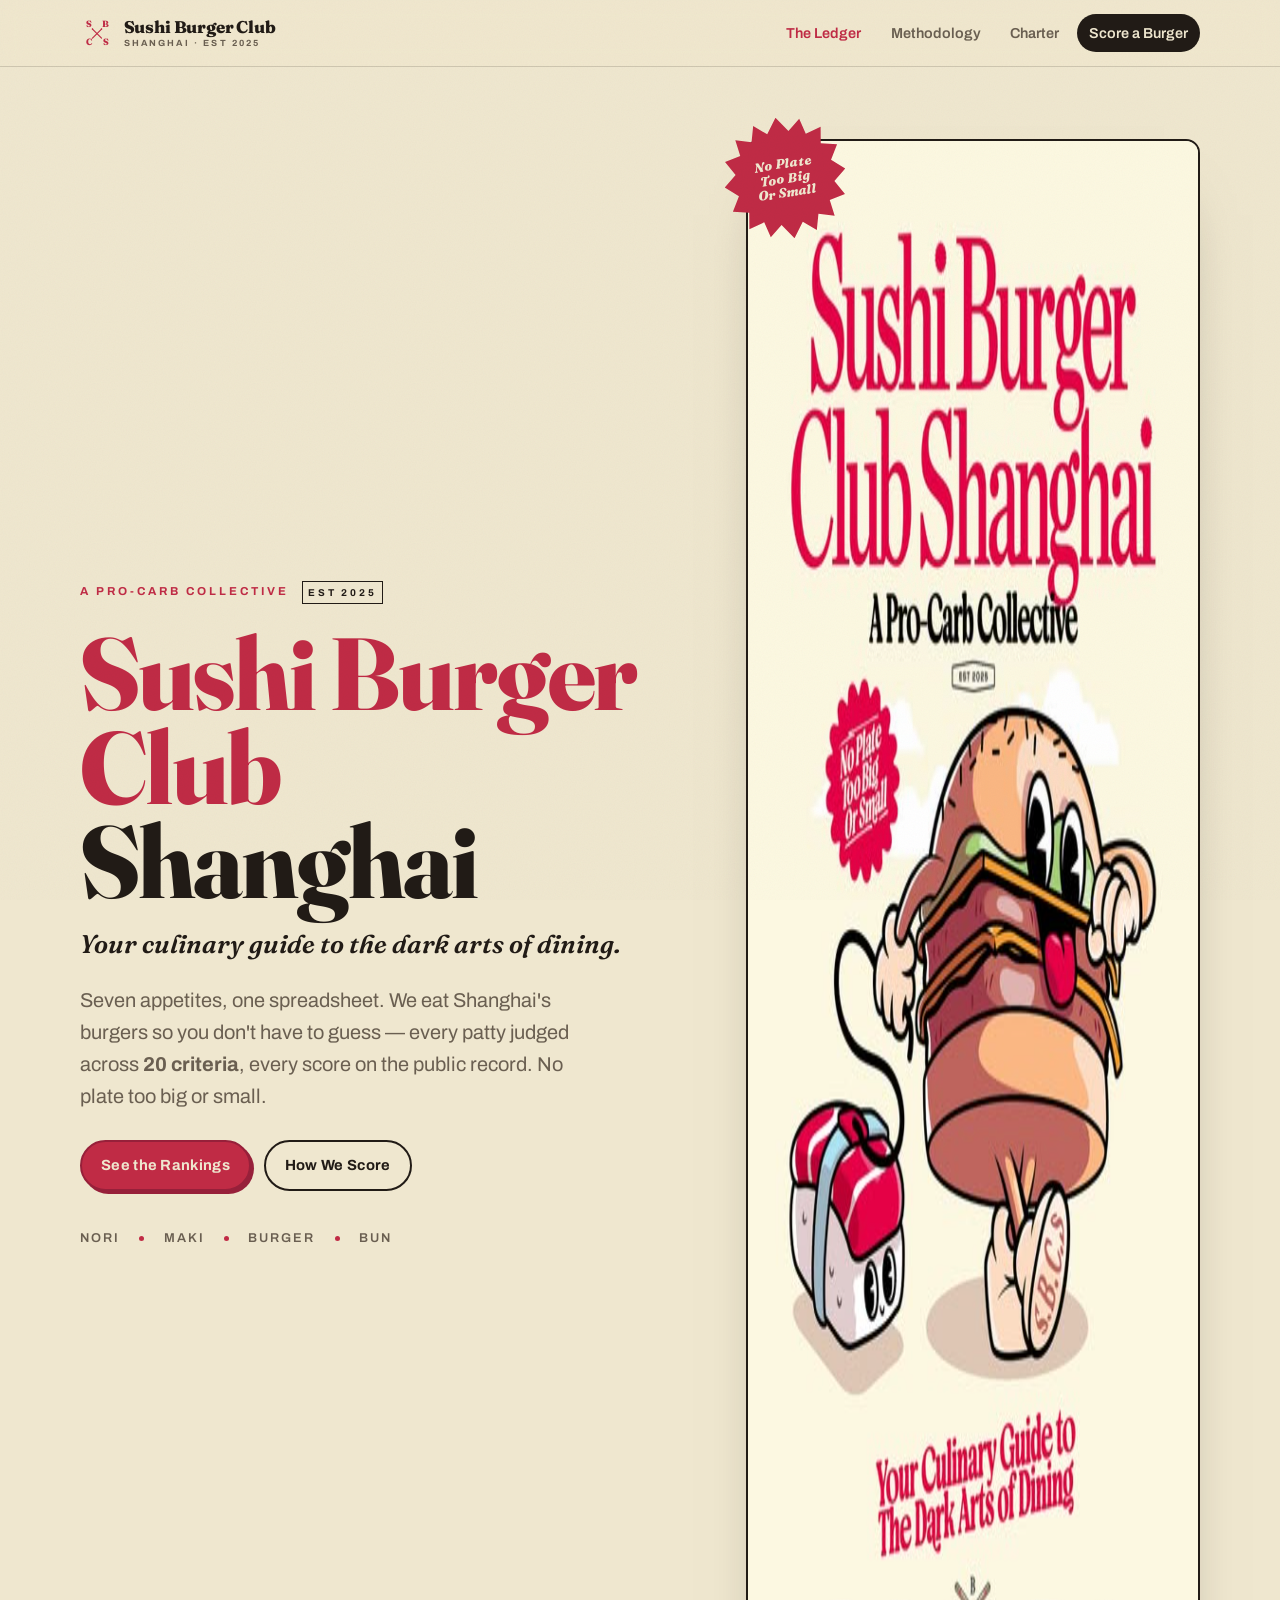
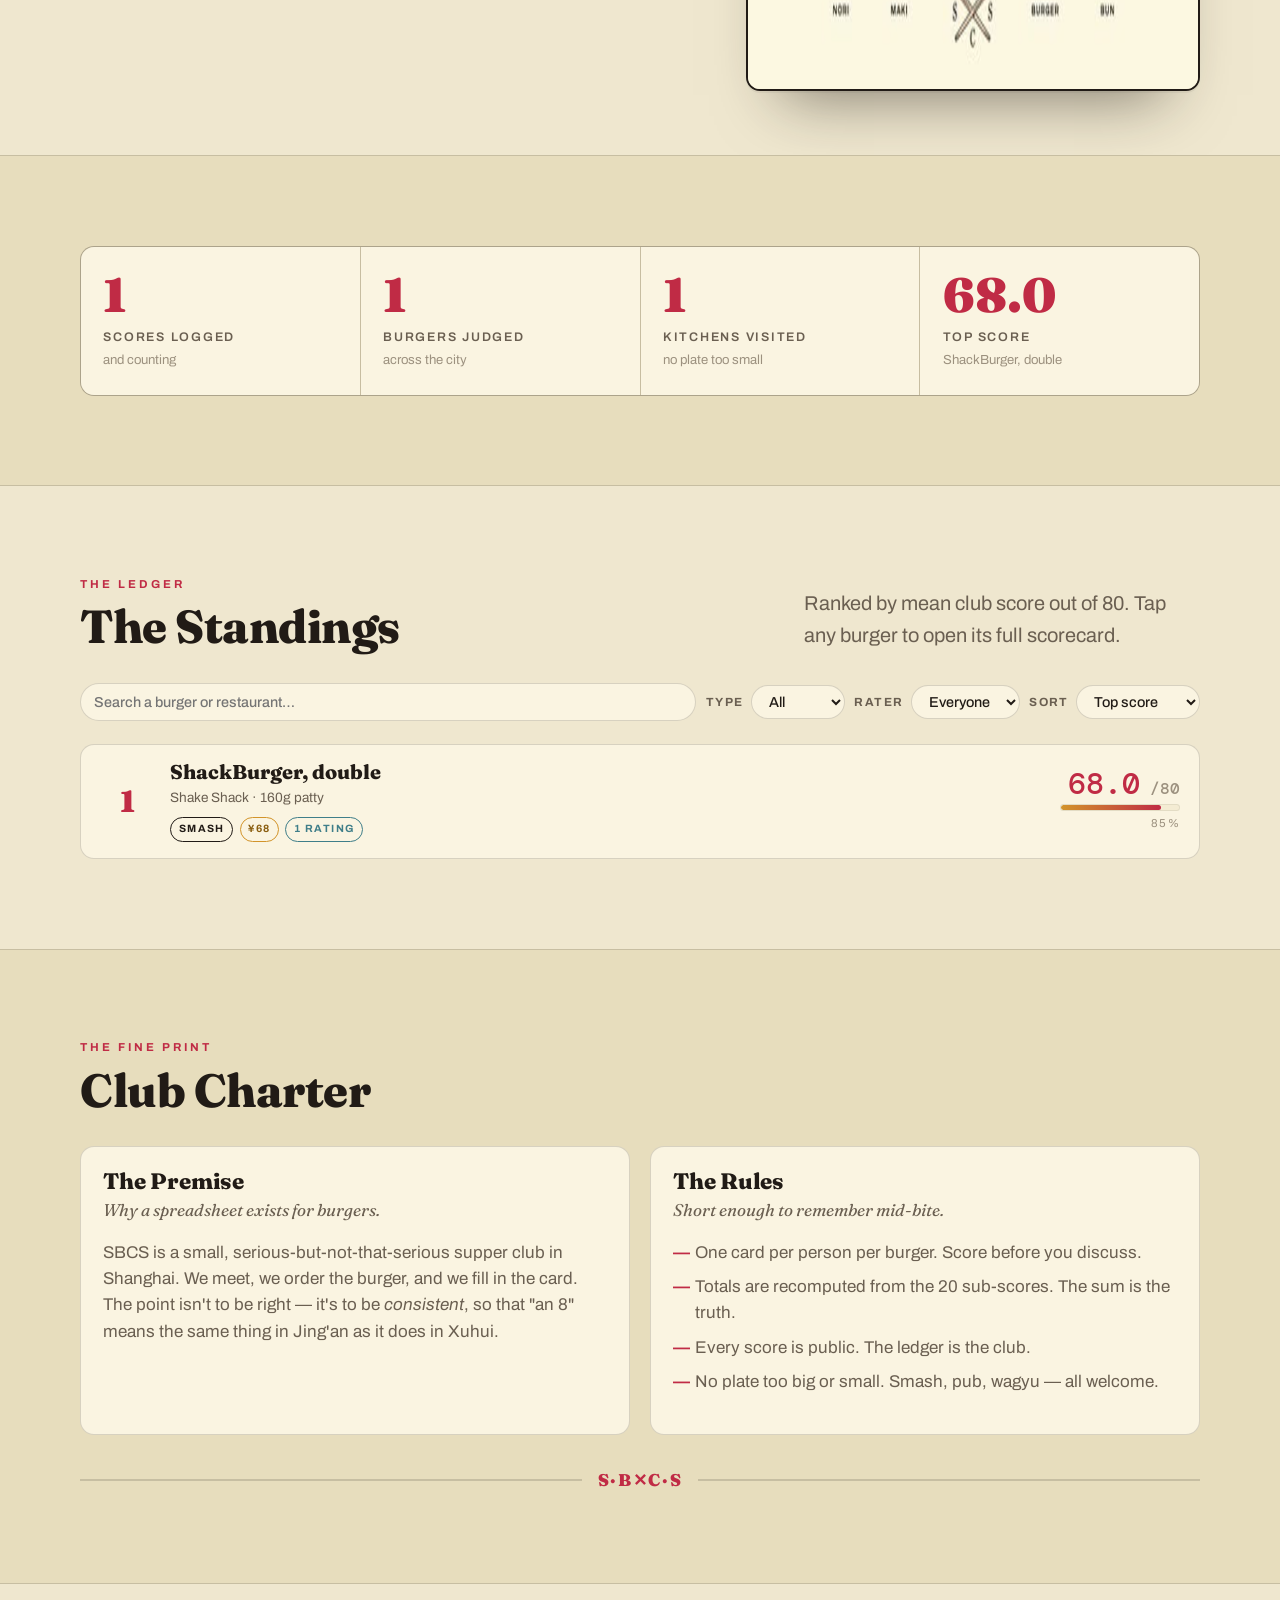
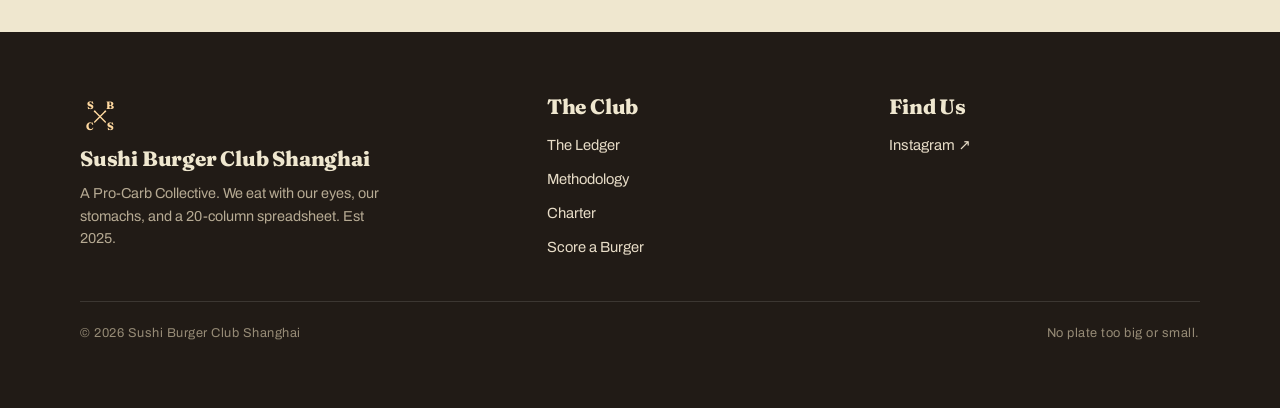
==== index.html @ 98be7079 "Initial commit: SBCS ledger, methodology, scorecard + Git-native backend The Sushi Burger Club Shang" ====
<!doctype html>
<html lang="en">
<head>
  <meta charset="utf-8" />
  <meta name="viewport" content="width=device-width, initial-scale=1" />
  <title>Sushi Burger Club Shanghai — The Ledger</title>
  <meta name="description" content="A Pro-Carb Collective rating Shanghai's burgers across 20 criteria. The official, transparent ledger of the Sushi Burger Club Shanghai." />
  <meta property="og:title" content="Sushi Burger Club Shanghai — The Ledger" />
  <meta property="og:description" content="Your culinary guide to the dark arts of dining. 20 criteria. No plate too big or small." />
  <meta property="og:type" content="website" />
  <meta property="og:image" content="assets/cover.png" />
  <meta name="theme-color" content="#efe7cf" />
  <link rel="icon" href="assets/logo.svg" />
  <link rel="preconnect" href="https://fonts.googleapis.com" />
  <link rel="preconnect" href="https://fonts.gstatic.com" crossorigin />
  <link href="https://fonts.googleapis.com/css2?family=Archivo:ital,wght@0,400;0,500;0,600;0,700;0,800;1,500&family=DM+Mono:wght@400;500&family=Fraunces:ital,opsz,wght@0,9..144,400;0,9..144,600;0,9..144,800;0,9..144,900;1,9..144,600&display=swap" rel="stylesheet" />
  <link rel="stylesheet" href="assets/styles.css" />
</head>
<body>

  <!-- ===================================================== header -->
  <header class="site-header">
    <nav class="wrap nav">
      <a class="brand" href="index.html" aria-label="Sushi Burger Club Shanghai home">
        <svg class="mark" viewBox="0 0 120 120" aria-hidden="true">
          <g fill="currentColor" font-family="Fraunces, Georgia, serif" font-weight="800" font-size="32" text-anchor="middle">
            <text x="30" y="40">S</text><text x="90" y="40">B</text>
            <text x="30" y="101">C</text><text x="90" y="101">S</text>
          </g>
          <g stroke="currentColor" stroke-width="4" stroke-linecap="round"><line x1="44" y1="46" x2="76" y2="78"/><line x1="76" y1="46" x2="44" y2="78"/></g>
          <g fill="currentColor"><circle cx="44" cy="46" r="2.8"/><circle cx="76" cy="46" r="2.8"/></g>
        </svg>
        <span class="brand-text"><b>Sushi Burger Club</b><span>Shanghai · Est 2025</span></span>
      </a>
      <button class="nav-toggle" aria-label="Menu" aria-expanded="false"><span></span></button>
      <div class="nav-links" id="navLinks">
        <a href="index.html" class="active">The Ledger</a>
        <a href="methodology.html">Methodology</a>
        <a href="index.html#charter">Charter</a>
        <a href="score.html" class="cta">Score a Burger</a>
      </div>
    </nav>
  </header>

  <!-- ===================================================== hero -->
  <section class="hero">
    <div class="wrap hero-grid">
      <div class="hero-copy">
        <div class="hero-kicker" data-reveal>
          <span class="eyebrow">A Pro-Carb Collective</span>
          <span class="est">Est 2025</span>
        </div>
        <h1 data-reveal>Sushi Burger<br />Club <span class="sh">Shanghai</span></h1>
        <p class="tagline" data-reveal>Your culinary guide to the dark arts of dining.</p>
        <p class="blurb lead" data-reveal>Seven appetites, one spreadsheet. We eat Shanghai's burgers so you don't have to guess — every patty judged across <strong>20 criteria</strong>, every score on the public record. No plate too big or small.</p>
        <div class="hero-actions" data-reveal>
          <a href="#leaderboard" class="btn btn--crimson">See the Rankings</a>
          <a href="methodology.html" class="btn btn--ghost">How We Score</a>
        </div>
        <div class="hero-foot" data-reveal>
          <span>Nori</span><i class="dot"></i><span>Maki</span><i class="dot"></i><span>Burger</span><i class="dot"></i><span>Bun</span>
        </div>
      </div>
      <figure class="hero-figure" data-reveal>
        <div class="starburst">No Plate<br />Too Big<br />Or Small</div>
        <img class="cover" src="assets/cover.png" alt="Sushi Burger Club Shanghai — A Pro-Carb Collective cover illustration" width="1242" height="1552" />
      </figure>
    </div>
  </section>

  <!-- ===================================================== stats -->
  <section class="band band--paper2">
    <div class="wrap">
      <div class="stats" id="stats" data-reveal>
        <!-- injected -->
      </div>
    </div>
  </section>

  <!-- ===================================================== leaderboard -->
  <section class="band" id="leaderboard">
    <div class="wrap">
      <div class="section-head" data-reveal>
        <div>
          <span class="eyebrow">The Ledger</span>
          <h2>The Standings</h2>
        </div>
        <p class="lead" style="max-width:36ch">Ranked by mean club score out of 80. Tap any burger to open its full scorecard.</p>
      </div>

      <div class="lb-controls" data-reveal>
        <input class="input lb-search" id="lbSearch" type="search" placeholder="Search a burger or restaurant…" aria-label="Search" />
        <span class="field-inline"><label for="lbType">Type</label>
          <select class="select" id="lbType"><option value="">All</option></select></span>
        <span class="field-inline"><label for="lbRater">Rater</label>
          <select class="select" id="lbRater"><option value="">Everyone</option></select></span>
        <span class="field-inline"><label for="lbSort">Sort</label>
          <select class="select" id="lbSort">
            <option value="score">Top score</option>
            <option value="recent">Most recent</option>
            <option value="value">Best value</option>
            <option value="ratings">Most rated</option>
          </select></span>
      </div>

      <div class="leaderboard" id="lbList" data-reveal>
        <div class="empty-state"><div class="big">Loading the ledger…</div></div>
      </div>
    </div>
  </section>

  <!-- ===================================================== charter -->
  <section class="band band--paper2" id="charter">
    <div class="wrap">
      <div class="section-head" data-reveal>
        <div><span class="eyebrow">The Fine Print</span><h2>Club Charter</h2></div>
      </div>
      <div class="rubric-groups">
        <article class="rubric-card" data-reveal>
          <div class="rc-head"><h3>The Premise</h3></div>
          <p class="rc-blurb">Why a spreadsheet exists for burgers.</p>
          <p style="color:var(--ink-soft)">SBCS is a small, serious-but-not-that-serious supper club in Shanghai. We meet, we order the burger, and we fill in the card. The point isn't to be right — it's to be <em>consistent</em>, so that "an 8" means the same thing in Jing'an as it does in Xuhui.</p>
        </article>
        <article class="rubric-card" data-reveal>
          <div class="rc-head"><h3>The Rules</h3></div>
          <p class="rc-blurb">Short enough to remember mid-bite.</p>
          <div class="method-prose"><ul class="dash">
            <li>One card per person per burger. Score before you discuss.</li>
            <li>Totals are recomputed from the 20 sub-scores. The sum is the truth.</li>
            <li>Every score is public. The ledger is the club.</li>
            <li>No plate too big or small. Smash, pub, wagyu — all welcome.</li>
          </ul></div>
        </article>
      </div>
      <div class="chopstick-rule" style="margin-top:2rem"><span class="x">S·B✕C·S</span></div>
    </div>
  </section>

  <!-- ===================================================== footer -->
  <footer class="site-footer">
    <div class="wrap footer-grid">
      <div class="footer-col">
        <svg class="mark" viewBox="0 0 120 120" aria-hidden="true">
          <g fill="currentColor" font-family="Fraunces, Georgia, serif" font-weight="800" font-size="32" text-anchor="middle">
            <text x="30" y="40">S</text><text x="90" y="40">B</text><text x="30" y="101">C</text><text x="90" y="101">S</text>
          </g>
          <g stroke="currentColor" stroke-width="4" stroke-linecap="round"><line x1="44" y1="46" x2="76" y2="78"/><line x1="76" y1="46" x2="44" y2="78"/></g>
          <g fill="currentColor"><circle cx="44" cy="46" r="2.8"/><circle cx="76" cy="46" r="2.8"/></g>
        </svg>
        <h4>Sushi Burger Club Shanghai</h4>
        <p>A Pro-Carb Collective. We eat with our eyes, our stomachs, and a 20-column spreadsheet. Est 2025.</p>
      </div>
      <div class="footer-col">
        <h4>The Club</h4>
        <ul>
          <li><a href="index.html#leaderboard">The Ledger</a></li>
          <li><a href="methodology.html">Methodology</a></li>
          <li><a href="index.html#charter">Charter</a></li>
          <li><a href="score.html">Score a Burger</a></li>
        </ul>
      </div>
      <div class="footer-col">
        <h4>Find Us</h4>
        <ul>
          <li><a href="https://www.instagram.com/sushi.burger.club/" target="_blank" rel="noopener">Instagram ↗</a></li>
        </ul>
      </div>
    </div>
    <div class="wrap footer-bottom">
      <span>© <span id="year">2026</span> Sushi Burger Club Shanghai</span>
      <span>No plate too big or small.</span>
    </div>
  </footer>

  <script src="assets/app.js"></script>
</body>
</html>
---- assets/styles.css ----
/* ============================================================================
   Sushi Burger Club Shanghai — house style
   A Pro-Carb Collective · retro-editorial · cream / crimson / ink
   ========================================================================== */

:root {
  /* palette sampled from the club cover art */
  --paper:     #efe7cf;   /* page background, warm cream */
  --paper-2:   #e7ddbd;   /* deeper bands */
  --card:      #faf4e1;   /* card surface */
  --card-2:    #f4ecd3;   /* inset surface */
  --ink:       #211b16;   /* warm near-black */
  --ink-soft:  #6a5f51;   /* muted text */
  --ink-faint: #9c917f;
  --crimson:   #c02b45;   /* primary, sampled from the wordmark */
  --crimson-2: #97203a;   /* deep */
  --gold:      #d2942a;   /* accent / rules */
  --teal:      #3f7e89;   /* sushi-ribbon accent */
  --nori:      #2e4a3a;   /* deep green */
  --line:      rgba(33, 27, 22, .16);
  --line-soft: rgba(33, 27, 22, .08);

  --shadow:    0 1px 0 rgba(33,27,22,.04), 0 16px 30px -22px rgba(33,27,22,.45);
  --shadow-lg: 0 2px 0 rgba(33,27,22,.05), 0 40px 60px -36px rgba(33,27,22,.55);

  --serif: 'Fraunces', Georgia, 'Times New Roman', serif;
  --sans:  'Archivo', system-ui, -apple-system, 'Segoe UI', sans-serif;
  --mono:  'DM Mono', ui-monospace, 'SF Mono', Menlo, monospace;

  --maxw: 1120px;
  --radius: 14px;
  --radius-sm: 9px;
}

/* ----------------------------------------------------------------- reset -- */
*, *::before, *::after { box-sizing: border-box; }
* { margin: 0; }
html { -webkit-text-size-adjust: 100%; scroll-behavior: smooth; }
body {
  font-family: var(--sans);
  background: var(--paper);
  color: var(--ink);
  line-height: 1.55;
  font-size: 17px;
  -webkit-font-smoothing: antialiased;
  text-rendering: optimizeLegibility;
  overflow-x: hidden;
}
img, svg { display: block; max-width: 100%; }
a { color: inherit; text-decoration: none; }
button { font: inherit; color: inherit; cursor: pointer; background: none; border: none; }
input, select, textarea { font: inherit; color: inherit; }
ul { list-style: none; padding: 0; }

/* paper grain overlay */
body::before {
  content: "";
  position: fixed; inset: 0; z-index: 9999; pointer-events: none;
  opacity: .05; mix-blend-mode: multiply;
  background-image: url("data:image/svg+xml,%3Csvg xmlns='http://www.w3.org/2000/svg' width='160' height='160'%3E%3Cfilter id='n'%3E%3CfeTurbulence type='fractalNoise' baseFrequency='0.85' numOctaves='2' stitchTiles='stitch'/%3E%3C/filter%3E%3Crect width='100%25' height='100%25' filter='url(%23n)'/%3E%3C/svg%3E");
}

/* ------------------------------------------------------------ typography -- */
h1, h2, h3, h4 { font-family: var(--serif); font-weight: 800; line-height: 1.02; letter-spacing: -.01em; }
.font-mono { font-family: var(--mono); }

.eyebrow {
  font-family: var(--sans);
  font-weight: 700;
  text-transform: uppercase;
  letter-spacing: .26em;
  font-size: .72rem;
  color: var(--crimson);
}
.eyebrow.muted { color: var(--ink-soft); }

.lead { font-size: clamp(1.05rem, 1.6vw, 1.25rem); color: var(--ink-soft); line-height: 1.6; }

/* -------------------------------------------------------------- layout ---- */
.wrap { width: min(100% - 2.4rem, var(--maxw)); margin-inline: auto; }
.band { padding-block: clamp(3.2rem, 7vw, 5.6rem); }
.band--paper2 { background: var(--paper-2); border-block: 1px solid var(--line); }
.section-head { display: flex; align-items: flex-end; justify-content: space-between; gap: 1.5rem; flex-wrap: wrap; margin-bottom: 2rem; }
.section-head h2 { font-size: clamp(1.9rem, 4vw, 2.9rem); }
.section-head .eyebrow { display: block; margin-bottom: .6rem; }

.rule { height: 1px; background: var(--line); border: 0; }
.rule-dashed { border: 0; border-top: 2px dashed var(--line); }

/* chopstick divider */
.chopstick-rule { display: flex; align-items: center; gap: 1rem; color: var(--ink-faint); }
.chopstick-rule::before, .chopstick-rule::after { content: ""; flex: 1; height: 2px; background: var(--line); }
.chopstick-rule .x { font-family: var(--serif); color: var(--crimson); font-weight: 900; letter-spacing: .1em; }

/* ---------------------------------------------------------------- tags ---- */
.tag {
  display: inline-flex; align-items: center; gap: .4em;
  font-family: var(--sans); font-weight: 700;
  text-transform: uppercase; letter-spacing: .14em; font-size: .66rem;
  padding: .34em .7em; border-radius: 999px;
  border: 1.5px solid var(--ink); background: transparent; color: var(--ink);
  white-space: nowrap;
}
.tag--crimson { border-color: var(--crimson); color: var(--crimson); }
.tag--solid  { background: var(--ink); color: var(--paper); border-color: var(--ink); }
.tag--gold   { border-color: var(--gold); color: #8a5e10; }
.tag--teal   { border-color: var(--teal); color: var(--teal); }

.est {
  font-family: var(--sans); font-weight: 700; font-size: .62rem;
  letter-spacing: .28em; text-transform: uppercase;
  border: 1.5px solid var(--ink); padding: .26em .55em; color: var(--ink);
  display: inline-block;
}

/* starburst badge */
.starburst {
  --c: var(--crimson);
  display: grid; place-items: center; text-align: center;
  width: 122px; height: 122px; color: var(--paper);
  background: var(--c);
  font-family: var(--serif); font-style: italic; font-weight: 800;
  font-size: .82rem; line-height: 1.12; letter-spacing: .01em;
  padding: 1rem; transform: rotate(-9deg);
  clip-path: polygon(100% 50%,89.6% 58.8%,96.5% 70.7%,83.4% 73.6%,85.4% 86.9%,72.5% 83.2%,69.1% 96.2%,58.8% 87.6%,50% 100%,41.2% 87.6%,30.9% 96.2%,27.5% 83.2%,14.6% 86.9%,16.6% 73.6%,3.5% 70.7%,10.4% 58.8%,0% 50%,10.4% 41.2%,3.5% 29.3%,16.6% 26.4%,14.6% 13.1%,27.5% 16.8%,30.9% 3.8%,41.2% 12.4%,50% 0%,58.8% 12.4%,69.1% 3.8%,72.5% 16.8%,85.4% 13.1%,83.4% 26.4%,96.5% 29.3%,89.6% 41.2%);
}

/* --------------------------------------------------------------- buttons -- */
.btn {
  display: inline-flex; align-items: center; gap: .55em;
  font-family: var(--sans); font-weight: 700; font-size: .92rem;
  letter-spacing: .02em;
  padding: .8em 1.3em; border-radius: 999px;
  border: 2px solid var(--ink); background: var(--card);
  transition: transform .15s ease, box-shadow .15s ease, background .15s ease, color .15s ease;
  box-shadow: 3px 3px 0 var(--ink);
}
.btn:hover { transform: translate(-1px,-1px); box-shadow: 5px 5px 0 var(--ink); }
.btn:active { transform: translate(2px,2px); box-shadow: 1px 1px 0 var(--ink); }
.btn--crimson { background: var(--crimson); color: var(--paper); border-color: var(--crimson-2); box-shadow: 3px 3px 0 var(--crimson-2); }
.btn--crimson:hover { box-shadow: 5px 5px 0 var(--crimson-2); }
.btn--crimson:active { box-shadow: 1px 1px 0 var(--crimson-2); }
.btn--ghost { background: transparent; box-shadow: none; }
.btn--ghost:hover { background: var(--card); box-shadow: 3px 3px 0 var(--ink); }
.btn--sm { padding: .55em .95em; font-size: .82rem; box-shadow: 2px 2px 0 var(--ink); }

/* ---------------------------------------------------------------- header -- */
.site-header {
  position: sticky; top: 0; z-index: 100;
  background: color-mix(in srgb, var(--paper) 88%, transparent);
  backdrop-filter: saturate(1.2) blur(10px);
  border-bottom: 1px solid var(--line);
}
.nav { display: flex; align-items: center; justify-content: space-between; height: 66px; }
.brand { display: flex; align-items: center; gap: .6rem; }
.brand .mark { width: 34px; height: 34px; color: var(--crimson); }
.brand .brand-text { display: flex; flex-direction: column; line-height: 1; }
.brand .brand-text b { font-family: var(--serif); font-weight: 800; font-size: 1.06rem; letter-spacing: -.01em; }
.brand .brand-text span { font-size: .56rem; font-weight: 700; letter-spacing: .24em; text-transform: uppercase; color: var(--ink-soft); margin-top: 3px; }
.nav-links { display: flex; align-items: center; gap: .35rem; }
.nav-links a {
  font-family: var(--sans); font-weight: 600; font-size: .9rem;
  padding: .5rem .75rem; border-radius: 999px; color: var(--ink-soft);
  transition: color .15s, background .15s;
}
.nav-links a:hover { color: var(--ink); background: var(--card); }
.nav-links a.active { color: var(--crimson); }
.nav-links a.cta { color: var(--paper); background: var(--ink); }
.nav-links a.cta:hover { background: var(--crimson); }
.nav-toggle { display: none; width: 42px; height: 42px; border-radius: 10px; border: 1.5px solid var(--line); }
.nav-toggle span, .nav-toggle span::before, .nav-toggle span::after {
  content: ""; display: block; width: 18px; height: 2px; background: var(--ink); margin-inline: auto; position: relative;
}
.nav-toggle span::before { position: absolute; top: -6px; } .nav-toggle span::after { position: absolute; top: 6px; }

/* ----------------------------------------------------------------- hero --- */
.hero { position: relative; padding-top: clamp(2.5rem, 6vw, 4.5rem); padding-bottom: clamp(2.5rem, 5vw, 4rem); overflow: hidden; }
.hero-grid { display: grid; grid-template-columns: 1.15fr .85fr; gap: clamp(1.5rem, 4vw, 3.5rem); align-items: center; }
.hero-kicker { display: flex; align-items: center; gap: .8rem; margin-bottom: 1.4rem; flex-wrap: wrap; }
.hero h1 {
  font-size: clamp(3rem, 8.5vw, 6.4rem);
  color: var(--crimson);
  letter-spacing: -.02em; line-height: .92;
  font-variation-settings: "SOFT" 0, "WONK" 1;
}
.hero h1 .sh { color: var(--ink); display: block; }
.hero .tagline { font-family: var(--serif); font-style: italic; font-weight: 600; font-size: clamp(1.15rem, 2.4vw, 1.6rem); margin-top: 1rem; color: var(--ink); }
.hero .blurb { margin-top: 1.2rem; max-width: 46ch; }
.hero .hero-actions { display: flex; gap: .8rem; margin-top: 1.8rem; flex-wrap: wrap; }
.hero-figure { position: relative; }
.hero-figure .cover {
  width: 100%; border-radius: var(--radius); border: 2px solid var(--ink);
  box-shadow: var(--shadow-lg); background: #fbf8e3;
}
.hero-figure .starburst { position: absolute; top: -22px; left: -22px; z-index: 2; }
.hero-foot { display: flex; align-items: center; gap: 1.2rem; margin-top: 2.4rem; flex-wrap: wrap; color: var(--ink-soft); font-weight: 600; font-size: .8rem; letter-spacing: .16em; text-transform: uppercase; }
.hero-foot .dot { width: 5px; height: 5px; border-radius: 50%; background: var(--crimson); }

/* ----------------------------------------------------------------- stats -- */
.stats { display: grid; grid-template-columns: repeat(4, 1fr); gap: 1px; background: var(--line); border: 1px solid var(--line); border-radius: var(--radius); overflow: hidden; }
.stat { background: var(--card); padding: 1.5rem 1.4rem; }
.stat .num { font-family: var(--serif); font-weight: 900; font-size: clamp(2rem, 4.5vw, 3rem); color: var(--crimson); line-height: 1; }
.stat .lbl { display: block; margin-top: .5rem; font-weight: 600; font-size: .78rem; letter-spacing: .14em; text-transform: uppercase; color: var(--ink-soft); }
.stat .sub { display:block; margin-top: .2rem; font-size: .82rem; color: var(--ink-faint); }

/* ----------------------------------------------------------- leaderboard -- */
.lb-controls { display: flex; gap: .6rem; align-items: center; flex-wrap: wrap; margin-bottom: 1.4rem; }
.lb-controls .field-inline { display: inline-flex; align-items: center; gap: .45rem; }
.lb-controls label { font-size: .74rem; font-weight: 700; letter-spacing: .12em; text-transform: uppercase; color: var(--ink-soft); }
.select, .input {
  font-family: var(--sans); font-size: .9rem; font-weight: 500;
  background: var(--card); border: 1.5px solid var(--line); border-radius: 999px;
  padding: .5em .9em; color: var(--ink);
}
.select:focus, .input:focus { outline: 2px solid var(--crimson); outline-offset: 1px; border-color: var(--crimson); }
.lb-search { flex: 1; min-width: 180px; border-radius: 999px; }

.leaderboard { display: flex; flex-direction: column; gap: .8rem; }
.lb-row {
  display: grid; grid-template-columns: 54px 1fr auto;
  align-items: center; gap: 1rem;
  background: var(--card); border: 1.5px solid var(--line); border-radius: var(--radius);
  padding: 1rem 1.2rem; cursor: pointer;
  transition: border-color .15s, box-shadow .15s, transform .15s;
}
.lb-row:hover { border-color: var(--ink); box-shadow: var(--shadow); transform: translateY(-2px); }
.lb-row[aria-expanded="true"] { border-color: var(--crimson); border-bottom-left-radius: 0; border-bottom-right-radius: 0; box-shadow: var(--shadow); }
.lb-rank { font-family: var(--serif); font-weight: 900; font-size: 1.9rem; color: var(--ink-faint); text-align: center; line-height: 1; }
.lb-row:nth-child(1) .lb-rank, .lb-rank.is-top { color: var(--crimson); }
.lb-main .name { font-family: var(--serif); font-weight: 800; font-size: 1.25rem; line-height: 1.1; }
.lb-main .sub { font-size: .85rem; color: var(--ink-soft); margin-top: .25rem; }
.lb-main .meta { display: flex; gap: .4rem; flex-wrap: wrap; margin-top: .55rem; }
.lb-score { text-align: right; display: flex; flex-direction: column; align-items: flex-end; gap: .25rem; }
.lb-score .val { font-family: var(--mono); font-weight: 500; font-size: 1.85rem; color: var(--ink); line-height: 1; }
.lb-score .val b { color: var(--crimson); font-weight: 500; }
.lb-score .of { font-size: .72rem; color: var(--ink-faint); letter-spacing: .1em; }
.score-bar { width: 120px; height: 7px; border-radius: 999px; background: var(--card-2); overflow: hidden; border: 1px solid var(--line-soft); }
.score-bar > i { display: block; height: 100%; background: linear-gradient(90deg, var(--gold), var(--crimson)); border-radius: 999px; }

/* expanded detail */
.lb-detail {
  background: var(--card); border: 1.5px solid var(--crimson); border-top: none;
  border-bottom-left-radius: var(--radius); border-bottom-right-radius: var(--radius);
  padding: 1.4rem 1.4rem 1.6rem; margin-top: -.8rem; margin-bottom: .2rem;
  display: grid; grid-template-columns: 280px 1fr; gap: 1.8rem;
}
.detail-radar { display: flex; flex-direction: column; align-items: center; gap: .8rem; }
.detail-radar svg { width: 100%; max-width: 260px; height: auto; }
.detail-radar .legend { font-size: .76rem; color: var(--ink-soft); text-align: center; }
.detail-bars { display: grid; grid-template-columns: 1fr; gap: 1.3rem; }
.group-block .group-head { display: flex; align-items: baseline; justify-content: space-between; gap: .8rem; border-bottom: 2px solid var(--line); padding-bottom: .4rem; margin-bottom: .7rem; }
.group-block .group-head h4 { font-size: 1.05rem; }
.group-block .group-head .g-avg { font-family: var(--mono); font-size: .85rem; color: var(--crimson); }
.crit-grid { display: grid; grid-template-columns: repeat(auto-fill, minmax(180px, 1fr)); gap: .55rem .9rem; }
.crit { display: grid; grid-template-columns: 1fr auto; align-items: center; gap: .5rem; }
.crit .c-label { font-size: .82rem; color: var(--ink-soft); }
.crit .pips { display: inline-flex; gap: 3px; }
.crit .pip { width: 9px; height: 9px; border-radius: 2px; background: var(--card-2); border: 1px solid var(--line); }
.crit .pip.on { background: var(--crimson); border-color: var(--crimson-2); }
.detail-notes { grid-column: 1 / -1; }
.note-card { background: var(--card-2); border-left: 3px solid var(--gold); padding: .8rem 1rem; border-radius: 0 var(--radius-sm) var(--radius-sm) 0; }
.note-card .who { font-weight: 700; font-size: .82rem; letter-spacing: .04em; }
.note-card .who .date { color: var(--ink-faint); font-weight: 500; }
.note-card p { margin-top: .25rem; color: var(--ink-soft); font-size: .92rem; }
.verdicts { display: flex; gap: .8rem; flex-wrap: wrap; margin-top: .2rem; }
.verdict { display: inline-flex; align-items: center; gap: .4rem; font-size: .82rem; font-weight: 600; }
.verdict .yn { font-family: var(--mono); font-weight: 500; }
.verdict .yes { color: var(--nori); } .verdict .no { color: var(--crimson); }

/* ---------------------------------------------------------- methodology -- */
.method-hero { background: var(--paper-2); border-bottom: 1px solid var(--line); }
.scale-legend { display: grid; grid-template-columns: repeat(4, 1fr); gap: 1px; background: var(--line); border: 1px solid var(--line); border-radius: var(--radius); overflow: hidden; margin-block: 1.5rem; }
.scale-cell { background: var(--card); padding: 1.2rem 1.1rem; }
.scale-cell .n { font-family: var(--mono); font-size: 1.6rem; color: var(--crimson); }
.scale-cell .nm { font-family: var(--serif); font-weight: 800; font-size: 1.15rem; margin-top: .2rem; }
.scale-cell .gd { font-size: .85rem; color: var(--ink-soft); margin-top: .35rem; }

.rubric-groups { display: grid; grid-template-columns: repeat(2, 1fr); gap: 1.2rem; }
.rubric-card { background: var(--card); border: 1.5px solid var(--line); border-radius: var(--radius); padding: 1.4rem; }
.rubric-card .rc-head { display: flex; align-items: baseline; gap: .7rem; margin-bottom: .3rem; }
.rubric-card .rc-head h3 { font-size: 1.4rem; }
.rubric-card .rc-head .count { font-family: var(--mono); font-size: .8rem; color: var(--ink-faint); }
.rubric-card .rc-blurb { color: var(--ink-soft); font-style: italic; font-family: var(--serif); margin-bottom: 1rem; }
.rubric-card dl { display: grid; gap: .9rem; }
.rubric-card dt { font-weight: 700; display: flex; align-items: baseline; gap: .5rem; }
.rubric-card dt .crit-n { font-family: var(--mono); font-size: .72rem; color: var(--crimson); }
.rubric-card dd { color: var(--ink-soft); font-size: .92rem; line-height: 1.5; }

.method-prose { max-width: 70ch; }
.method-prose h3 { font-size: 1.5rem; margin-top: 2rem; margin-bottom: .6rem; }
.method-prose p { color: var(--ink-soft); margin-bottom: .9rem; }
.method-prose ol, .method-prose ul.dash { margin: .4rem 0 1rem 0; display: grid; gap: .5rem; }
.method-prose ol { counter-reset: step; }
.method-prose ol li { position: relative; padding-left: 2.2rem; color: var(--ink-soft); }
.method-prose ol li::before { counter-increment: step; content: counter(step); position: absolute; left: 0; top: 0; width: 1.5rem; height: 1.5rem; background: var(--crimson); color: var(--paper); border-radius: 50%; display: grid; place-items: center; font-family: var(--mono); font-size: .8rem; }
.method-prose ul.dash li { position: relative; padding-left: 1.4rem; color: var(--ink-soft); }
.method-prose ul.dash li::before { content: "—"; position: absolute; left: 0; color: var(--crimson); font-weight: 700; }
.callout { background: var(--card); border: 1.5px solid var(--ink); border-left-width: 6px; border-radius: var(--radius-sm); padding: 1.1rem 1.3rem; margin: 1.2rem 0; }
.callout .ct { font-family: var(--serif); font-weight: 800; margin-bottom: .3rem; }

/* ----------------------------------------------------------- score form -- */
.score-layout { display: grid; grid-template-columns: 1fr 320px; gap: 2rem; align-items: start; }
.scorecard { background: var(--card); border: 1.5px solid var(--line); border-radius: var(--radius); padding: clamp(1.2rem, 3vw, 2rem); }
.field-grid { display: grid; grid-template-columns: repeat(2, 1fr); gap: 1.1rem; }
.field { display: flex; flex-direction: column; gap: .35rem; }
.field.col-2 { grid-column: span 2; }
.field label { font-size: .74rem; font-weight: 700; letter-spacing: .12em; text-transform: uppercase; color: var(--ink-soft); }
.field .ctl {
  width: 100%; background: var(--card-2); border: 1.5px solid var(--line); border-radius: var(--radius-sm);
  padding: .7em .85em; color: var(--ink);
}
.field .ctl:focus { outline: 2px solid var(--crimson); outline-offset: 1px; border-color: var(--crimson); }
textarea.ctl { resize: vertical; min-height: 80px; font-family: var(--sans); }

.score-group { margin-top: 1.8rem; }
.score-group > .sg-head { display: flex; align-items: baseline; justify-content: space-between; border-bottom: 2px solid var(--line); padding-bottom: .4rem; margin-bottom: .9rem; }
.score-group > .sg-head h3 { font-size: 1.25rem; }
.score-group > .sg-head .sg-blurb { font-size: .8rem; color: var(--ink-faint); font-style: italic; font-family: var(--serif); }
.score-item { display: grid; grid-template-columns: 1fr auto; gap: .5rem 1rem; align-items: center; padding: .55rem 0; border-bottom: 1px dashed var(--line-soft); }
.score-item:last-child { border-bottom: none; }
.score-item .si-label { font-weight: 600; }
.score-item .si-desc { font-size: .82rem; color: var(--ink-faint); margin-top: .1rem; line-height: 1.4; }
.segmented { display: inline-flex; border: 1.5px solid var(--ink); border-radius: 999px; overflow: hidden; }
.segmented input { position: absolute; opacity: 0; pointer-events: none; }
.segmented label {
  font-family: var(--mono); font-size: .95rem; font-weight: 500;
  width: 40px; height: 38px; display: grid; place-items: center; cursor: pointer;
  border-left: 1.5px solid var(--ink); transition: background .12s, color .12s;
  user-select: none;
}
.segmented label:first-of-type { border-left: none; }
.segmented input:checked + label { background: var(--crimson); color: var(--paper); }
.segmented label:hover { background: var(--card-2); }
.segmented input:checked + label:hover { background: var(--crimson); }
.segmented input:focus-visible + label { outline: 2px solid var(--gold); outline-offset: -3px; }
.segmented--wide label { width: auto; min-width: 54px; padding-inline: .85rem; font-family: var(--sans); font-weight: 700; font-size: .82rem; }
.score-item.invalid .segmented { border-color: var(--crimson); box-shadow: 0 0 0 2px rgba(192,43,69,.18); }
.form-msg { margin-top: .8rem; padding: .7rem 1rem; border-radius: var(--radius-sm); font-size: .88rem; font-weight: 600; display: none; }
.form-msg.show { display: block; }
.form-msg.err { background: #f7e0e2; color: var(--crimson-2); border: 1.5px solid var(--crimson); }
.form-msg.ok { background: #e4efe2; color: var(--nori); border: 1.5px solid var(--nori); }
.out-actions { display: flex; gap: .6rem; flex-wrap: wrap; margin-bottom: .9rem; }

/* sticky scoreboard */
.scoreboard { position: sticky; top: 84px; }
.scoreboard-inner { background: var(--ink); color: var(--paper); border-radius: var(--radius); padding: 1.5rem; box-shadow: var(--shadow-lg); }
.scoreboard .sb-total { font-family: var(--mono); font-weight: 500; font-size: 3.4rem; line-height: 1; }
.scoreboard .sb-total b { color: #ffd9a0; font-weight: 500; }
.scoreboard .sb-of { color: #c9bda9; font-size: .85rem; letter-spacing: .1em; }
.scoreboard .sb-bar { height: 8px; background: rgba(255,255,255,.14); border-radius: 999px; margin: 1rem 0 1.2rem; overflow: hidden; }
.scoreboard .sb-bar > i { display: block; height: 100%; background: linear-gradient(90deg, var(--gold), var(--crimson)); width: 0; transition: width .3s ease; }
.scoreboard .sb-groups { display: grid; gap: .55rem; }
.sb-grp { display: grid; grid-template-columns: 1fr 38px; gap: .6rem; align-items: center; font-size: .82rem; }
.sb-grp .gmini { height: 5px; background: rgba(255,255,255,.14); border-radius: 999px; overflow: hidden; }
.sb-grp .gmini > i { display: block; height: 100%; background: var(--gold); width: 0; transition: width .3s; }
.sb-grp .gv { font-family: var(--mono); text-align: right; color: #e9dec9; }
.scoreboard .sb-progress { margin-top: 1.1rem; font-size: .78rem; color: #c9bda9; letter-spacing: .08em; text-transform: uppercase; }
.scoreboard .sb-cta { margin-top: 1.1rem; display: grid; gap: .55rem; }

.out-panel { display: none; margin-top: 1.4rem; }
.out-panel.show { display: block; }
.out-panel pre { background: var(--ink); color: #f3ead4; padding: 1rem; border-radius: var(--radius-sm); overflow: auto; font-family: var(--mono); font-size: .8rem; max-height: 320px; }

/* --------------------------------------------------------------- footer -- */
.site-footer { background: var(--ink); color: #e7dcc7; padding-block: clamp(2.6rem, 5vw, 4rem); margin-top: 3rem; }
.footer-grid { display: grid; grid-template-columns: 1.4fr 1fr 1fr; gap: 2rem; }
.footer-grid h4 { font-family: var(--serif); color: var(--paper); font-size: 1.3rem; margin-bottom: .8rem; }
.footer-grid .mark { width: 40px; height: 40px; color: #ffd9a0; margin-bottom: .8rem; }
.footer-grid p { color: #b6aa93; font-size: .9rem; max-width: 38ch; }
.footer-grid a { color: #e7dcc7; display: inline-flex; align-items: center; gap: .4rem; padding: .25rem 0; font-size: .92rem; }
.footer-grid a:hover { color: #ffd9a0; }
.footer-col ul { display: grid; gap: .2rem; }
.footer-bottom { display: flex; justify-content: space-between; gap: 1rem; flex-wrap: wrap; margin-top: 2.4rem; padding-top: 1.4rem; border-top: 1px solid rgba(255,255,255,.12); color: #968b76; font-size: .8rem; letter-spacing: .04em; }

/* --------------------------------------------------------------- reveal --- */
[data-reveal] { opacity: 0; transform: translateY(18px); transition: opacity .6s cubic-bezier(.2,.7,.3,1), transform .6s cubic-bezier(.2,.7,.3,1); }
[data-reveal].in { opacity: 1; transform: none; }
@media (prefers-reduced-motion: reduce) {
  [data-reveal] { opacity: 1; transform: none; transition: none; }
  html { scroll-behavior: auto; }
}

.empty-state { text-align: center; padding: 3rem 1rem; color: var(--ink-soft); }
.empty-state .big { font-family: var(--serif); font-size: 1.5rem; color: var(--ink); margin-bottom: .4rem; }

/* --------------------------------------------------------- responsive ---- */
@media (max-width: 900px) {
  .hero-grid { grid-template-columns: 1fr; }
  .hero-figure { max-width: 420px; }
  .rubric-groups { grid-template-columns: 1fr; }
  .score-layout { grid-template-columns: 1fr; }
  .scoreboard { position: static; }
  .lb-detail { grid-template-columns: 1fr; }
  .footer-grid { grid-template-columns: 1fr 1fr; }
}
@media (max-width: 680px) {
  body { font-size: 16px; }
  .nav-links { position: fixed; inset: 66px 0 auto 0; flex-direction: column; align-items: stretch; gap: 0;
    background: var(--paper); border-bottom: 1px solid var(--line); padding: .6rem; transform: translateY(-120%); transition: transform .25s ease; }
  .nav-links.open { transform: none; }
  .nav-links a { padding: .8rem 1rem; border-radius: 10px; }
  .nav-toggle { display: grid; place-items: center; }
  .stats { grid-template-columns: repeat(2, 1fr); }
  .scale-legend { grid-template-columns: repeat(2, 1fr); }
  .field-grid { grid-template-columns: 1fr; }
  .field.col-2 { grid-column: auto; }
  .footer-grid { grid-template-columns: 1fr; }
  .lb-row { grid-template-columns: 40px 1fr; }
  .lb-score { grid-column: 2; align-items: flex-start; text-align: left; flex-direction: row; align-items: baseline; gap: .6rem; margin-top: .4rem; }
  .score-bar { display: none; }
}
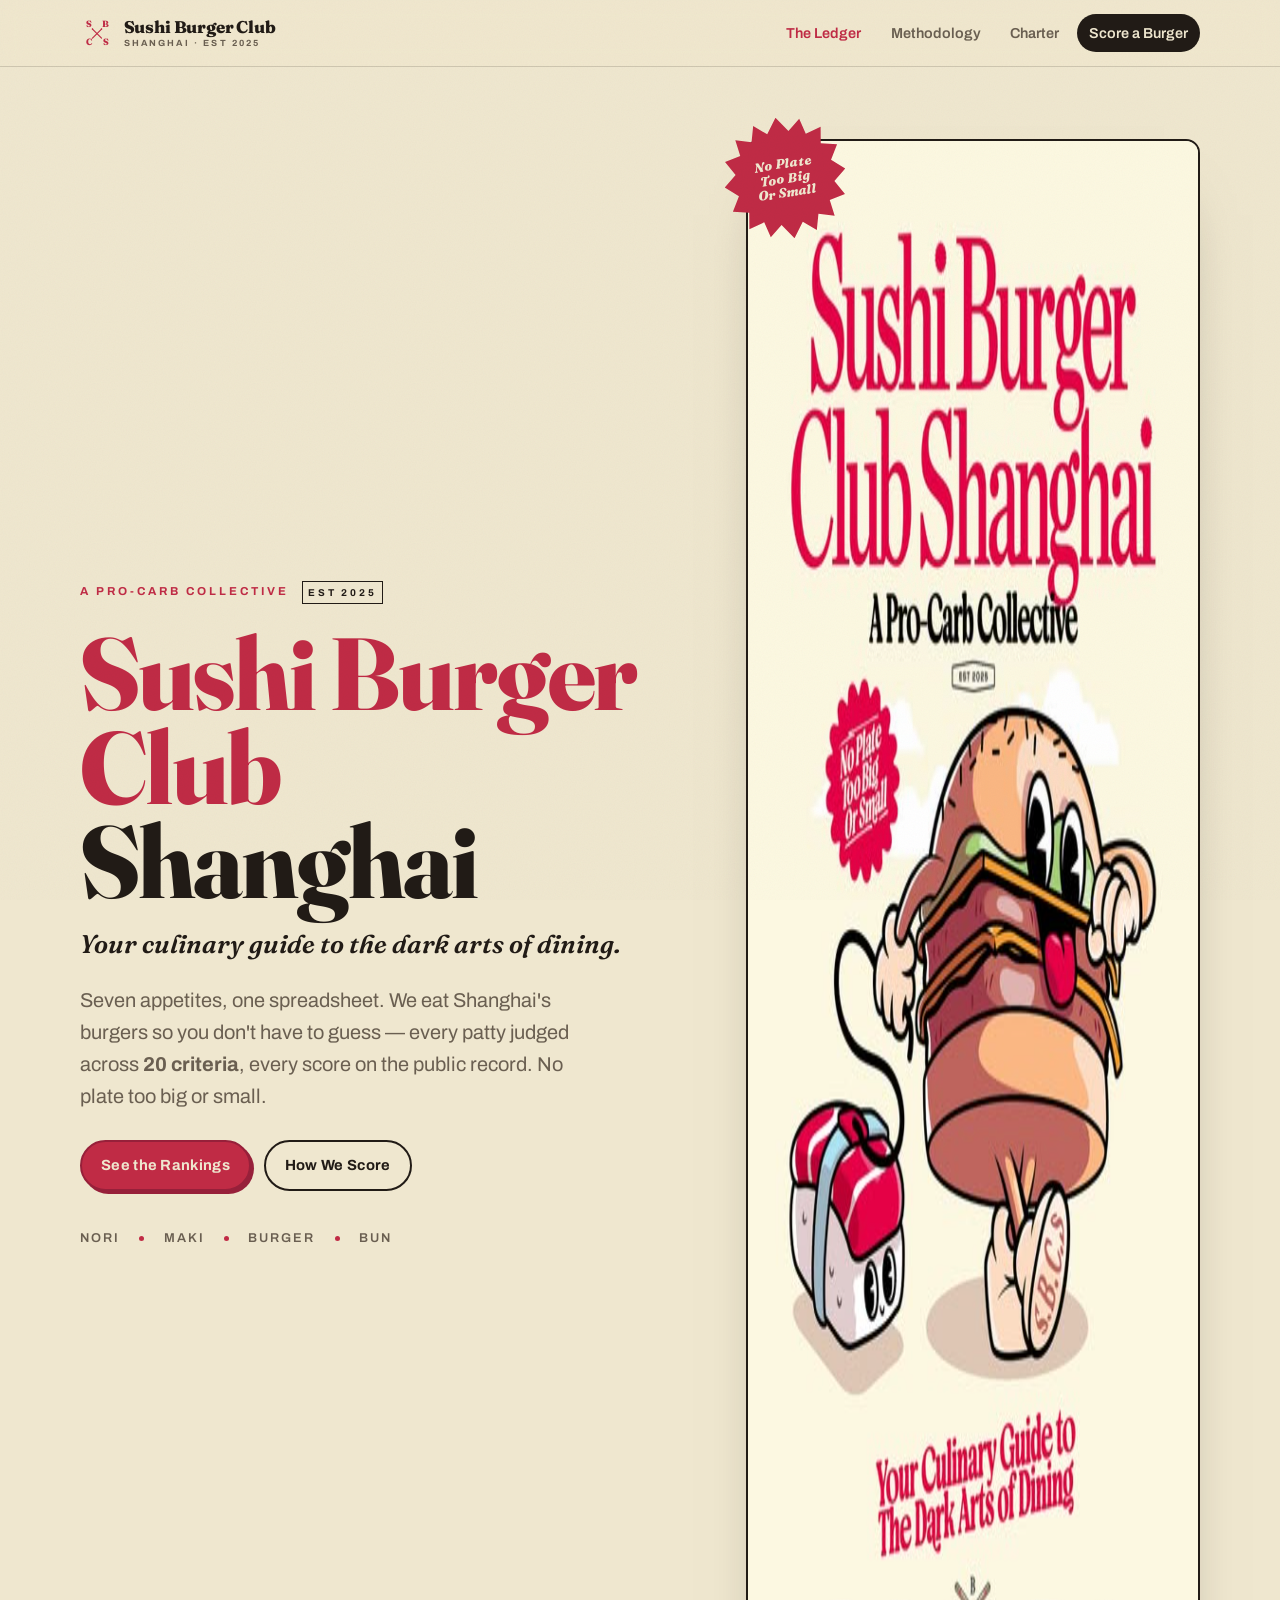
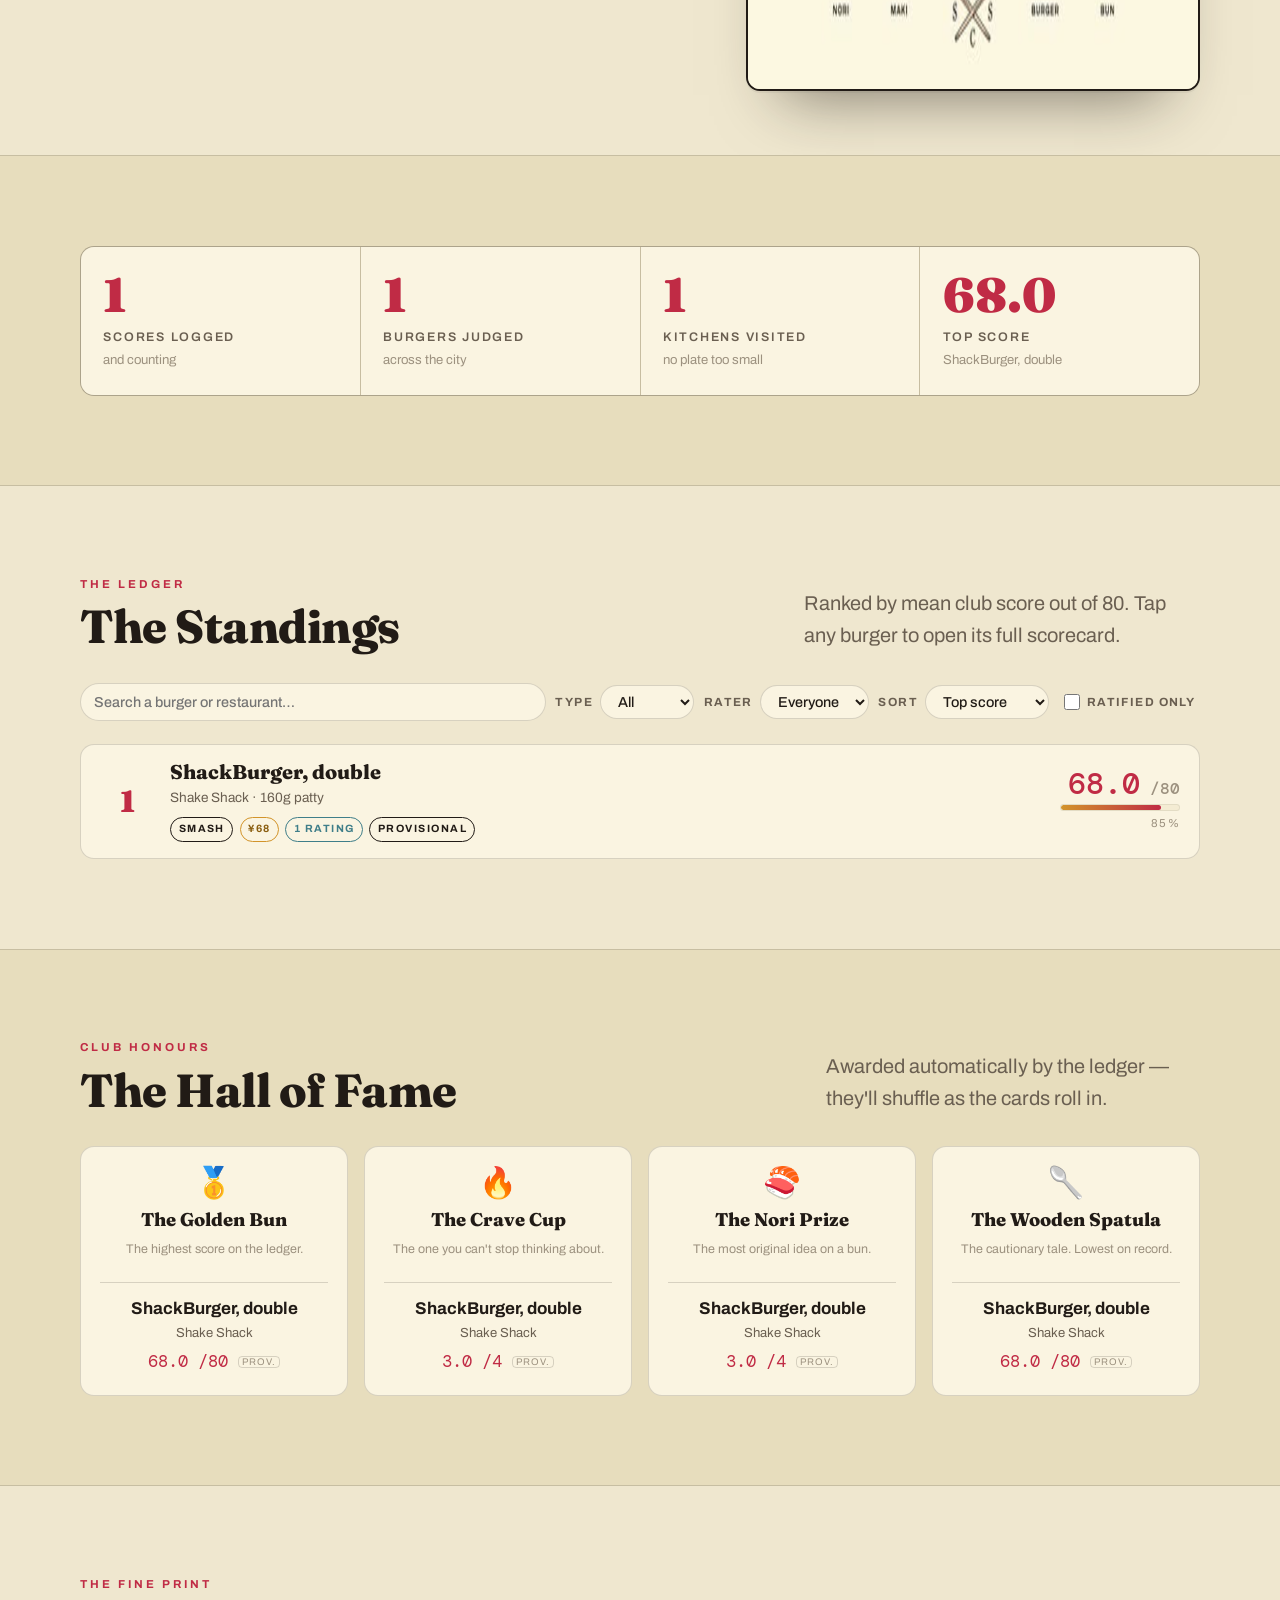
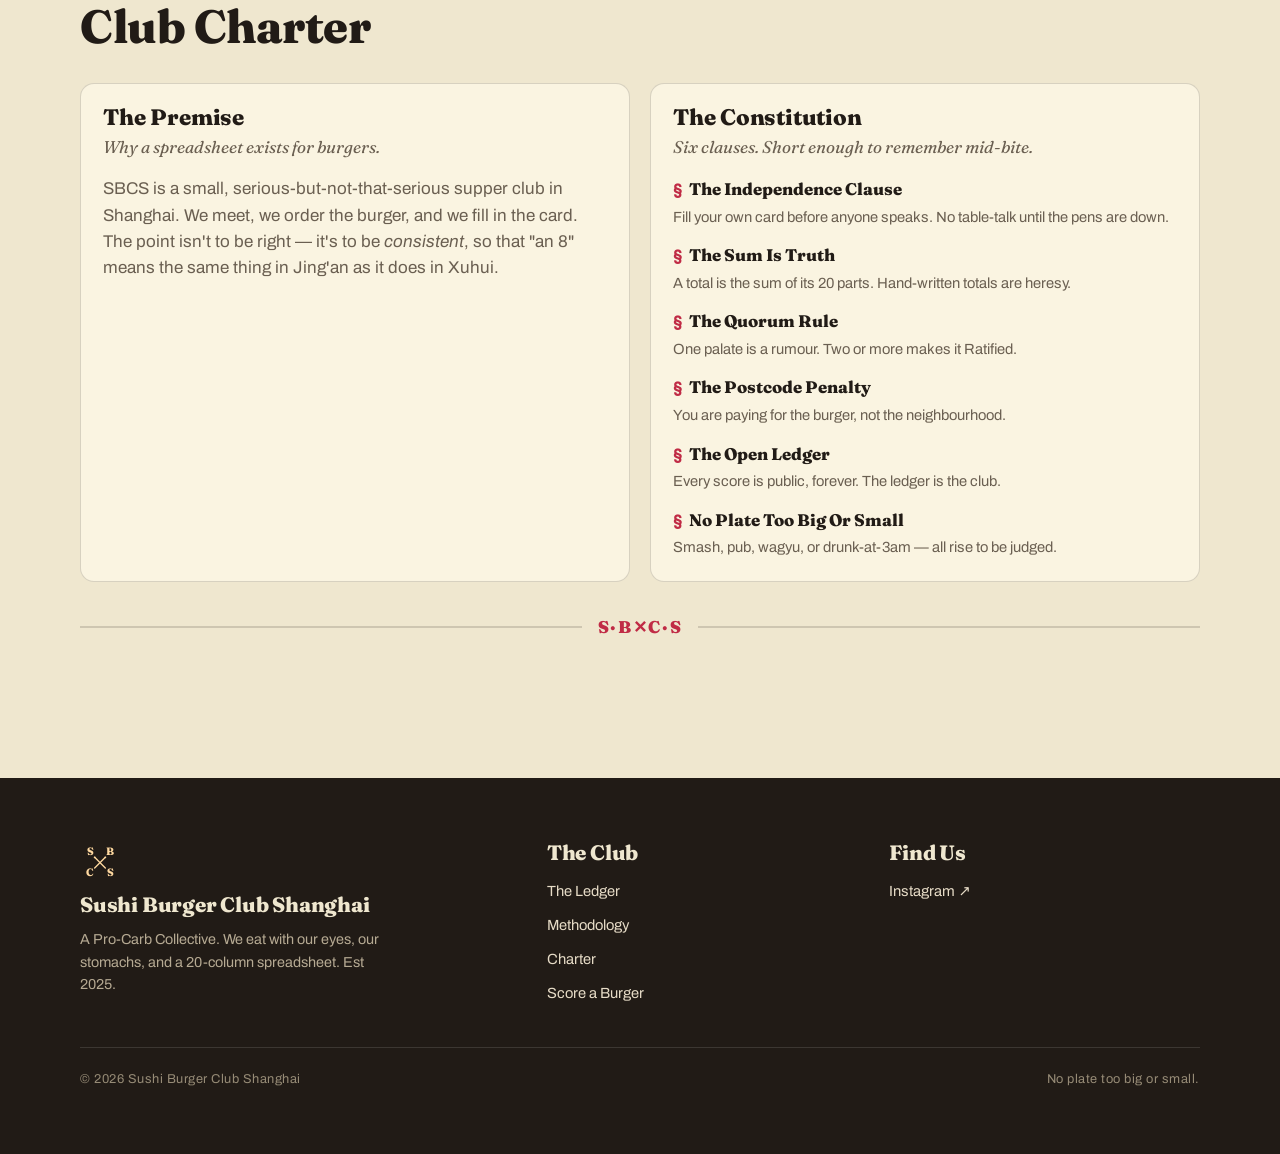
==== commit 24b6ffe4: "Add quorum/consensus, Hall of Fame, club personality + group-chat path - Quorum: 1 card = Provisiona" ====
--- a/index.html
+++ b/index.html
@@ -101,6 +101,7 @@
             <option value="value">Best value</option>
             <option value="ratings">Most rated</option>
           </select></span>
+        <label class="check" for="lbRatified"><input type="checkbox" id="lbRatified" /> Ratified only</label>
       </div>
 
       <div class="leaderboard" id="lbList" data-reveal>
@@ -109,8 +110,19 @@
     </div>
   </section>
 
+  <!-- ===================================================== hall of fame -->
+  <section class="band band--paper2" id="honours">
+    <div class="wrap">
+      <div class="section-head" data-reveal>
+        <div><span class="eyebrow">Club Honours</span><h2>The Hall of Fame</h2></div>
+        <p class="lead" style="max-width:34ch">Awarded automatically by the ledger — they'll shuffle as the cards roll in.</p>
+      </div>
+      <div class="hall" id="hallOfFame" data-reveal></div>
+    </div>
+  </section>
+
   <!-- ===================================================== charter -->
-  <section class="band band--paper2" id="charter">
+  <section class="band" id="charter">
     <div class="wrap">
       <div class="section-head" data-reveal>
         <div><span class="eyebrow">The Fine Print</span><h2>Club Charter</h2></div>
@@ -122,14 +134,9 @@
           <p style="color:var(--ink-soft)">SBCS is a small, serious-but-not-that-serious supper club in Shanghai. We meet, we order the burger, and we fill in the card. The point isn't to be right — it's to be <em>consistent</em>, so that "an 8" means the same thing in Jing'an as it does in Xuhui.</p>
         </article>
         <article class="rubric-card" data-reveal>
-          <div class="rc-head"><h3>The Rules</h3></div>
-          <p class="rc-blurb">Short enough to remember mid-bite.</p>
-          <div class="method-prose"><ul class="dash">
-            <li>One card per person per burger. Score before you discuss.</li>
-            <li>Totals are recomputed from the 20 sub-scores. The sum is the truth.</li>
-            <li>Every score is public. The ledger is the club.</li>
-            <li>No plate too big or small. Smash, pub, wagyu — all welcome.</li>
-          </ul></div>
+          <div class="rc-head"><h3>The Constitution</h3></div>
+          <p class="rc-blurb">Six clauses. Short enough to remember mid-bite.</p>
+          <dl class="clauses" id="constitutionList"></dl>
         </article>
       </div>
       <div class="chopstick-rule" style="margin-top:2rem"><span class="x">S·B✕C·S</span></div>
--- a/assets/styles.css
+++ b/assets/styles.css
@@ -383,7 +383,41 @@
 .empty-state { text-align: center; padding: 3rem 1rem; color: var(--ink-soft); }
 .empty-state .big { font-family: var(--serif); font-size: 1.5rem; color: var(--ink); margin-bottom: .4rem; }
 
+/* --------------------------------------------------- quorum / honours ---- */
+.check { display: inline-flex; align-items: center; gap: .45rem; font-size: .78rem; font-weight: 700; letter-spacing: .04em; color: var(--ink-soft); cursor: pointer; padding: .5em .4em; border-radius: 999px; }
+.check input { width: 16px; height: 16px; accent-color: var(--crimson); cursor: pointer; }
+.check:hover { color: var(--ink); }
+
+.doctrine { font-family: var(--serif); font-style: italic; color: var(--crimson); font-size: 1rem; margin: -.3rem 0 1rem; padding-left: .8rem; border-left: 3px solid var(--gold); }
+
+.hall { display: grid; grid-template-columns: repeat(4, 1fr); gap: 1rem; }
+.honour { background: var(--card); border: 1.5px solid var(--line); border-radius: var(--radius); padding: 1.3rem 1.2rem; text-align: center; transition: transform .15s, box-shadow .15s, border-color .15s; }
+.honour:hover { transform: translateY(-3px); box-shadow: var(--shadow); border-color: var(--ink); }
+.honour-emoji { font-size: 1.9rem; line-height: 1; }
+.honour-name { font-family: var(--serif); font-weight: 800; font-size: 1.15rem; margin-top: .5rem; }
+.honour-desc { font-size: .78rem; color: var(--ink-faint); margin-top: .3rem; min-height: 2.4em; }
+.honour-burger { font-weight: 700; margin-top: .8rem; border-top: 1px solid var(--line); padding-top: .8rem; }
+.honour-where { font-size: .82rem; color: var(--ink-soft); }
+.honour-val { font-family: var(--mono); color: var(--crimson); margin-top: .3rem; }
+.honour-val .prov { font-family: var(--sans); font-size: .6rem; text-transform: uppercase; letter-spacing: .1em; color: var(--ink-faint); border: 1px solid var(--line); border-radius: 4px; padding: 0 .3em; vertical-align: middle; }
+
+.clauses { display: grid; gap: 1rem; }
+.clauses--wide { grid-template-columns: repeat(3, 1fr); }
+.clause dt { font-family: var(--serif); font-weight: 800; font-size: 1.05rem; display: flex; align-items: baseline; gap: .45rem; }
+.clause dt::before { content: "§"; color: var(--crimson); font-family: var(--mono); font-size: .9em; }
+.clause dd { color: var(--ink-soft); font-size: .92rem; margin-top: .2rem; line-height: 1.5; }
+
+.bands { display: grid; grid-template-columns: repeat(2, 1fr); gap: .6rem; margin-top: 1rem; }
+.band-cell { background: var(--card-2); border: 1px solid var(--line); border-radius: var(--radius-sm); padding: .7rem .85rem; }
+.band-cell .bl { font-family: var(--serif); font-weight: 800; }
+.band-cell .bn { font-family: var(--mono); font-size: .72rem; color: var(--crimson); }
+.band-cell .bnote { font-size: .8rem; color: var(--ink-soft); margin-top: .2rem; }
+
+.share-note { background: var(--card-2); border: 1.5px dashed var(--line); border-radius: var(--radius-sm); padding: .9rem 1.1rem; margin-top: 1.2rem; font-size: .88rem; color: var(--ink-soft); }
+.share-note b { color: var(--ink); }
+
 /* --------------------------------------------------------- responsive ---- */
+@media (max-width: 980px) { .hall { grid-template-columns: repeat(2, 1fr); } .clauses--wide { grid-template-columns: repeat(2, 1fr); } }
 @media (max-width: 900px) {
   .hero-grid { grid-template-columns: 1fr; }
   .hero-figure { max-width: 420px; }
@@ -408,4 +442,7 @@
   .lb-row { grid-template-columns: 40px 1fr; }
   .lb-score { grid-column: 2; align-items: flex-start; text-align: left; flex-direction: row; align-items: baseline; gap: .6rem; margin-top: .4rem; }
   .score-bar { display: none; }
-}
+  .hall { grid-template-columns: 1fr 1fr; }
+  .clauses--wide { grid-template-columns: 1fr; }
+  .bands { grid-template-columns: 1fr; }
+}
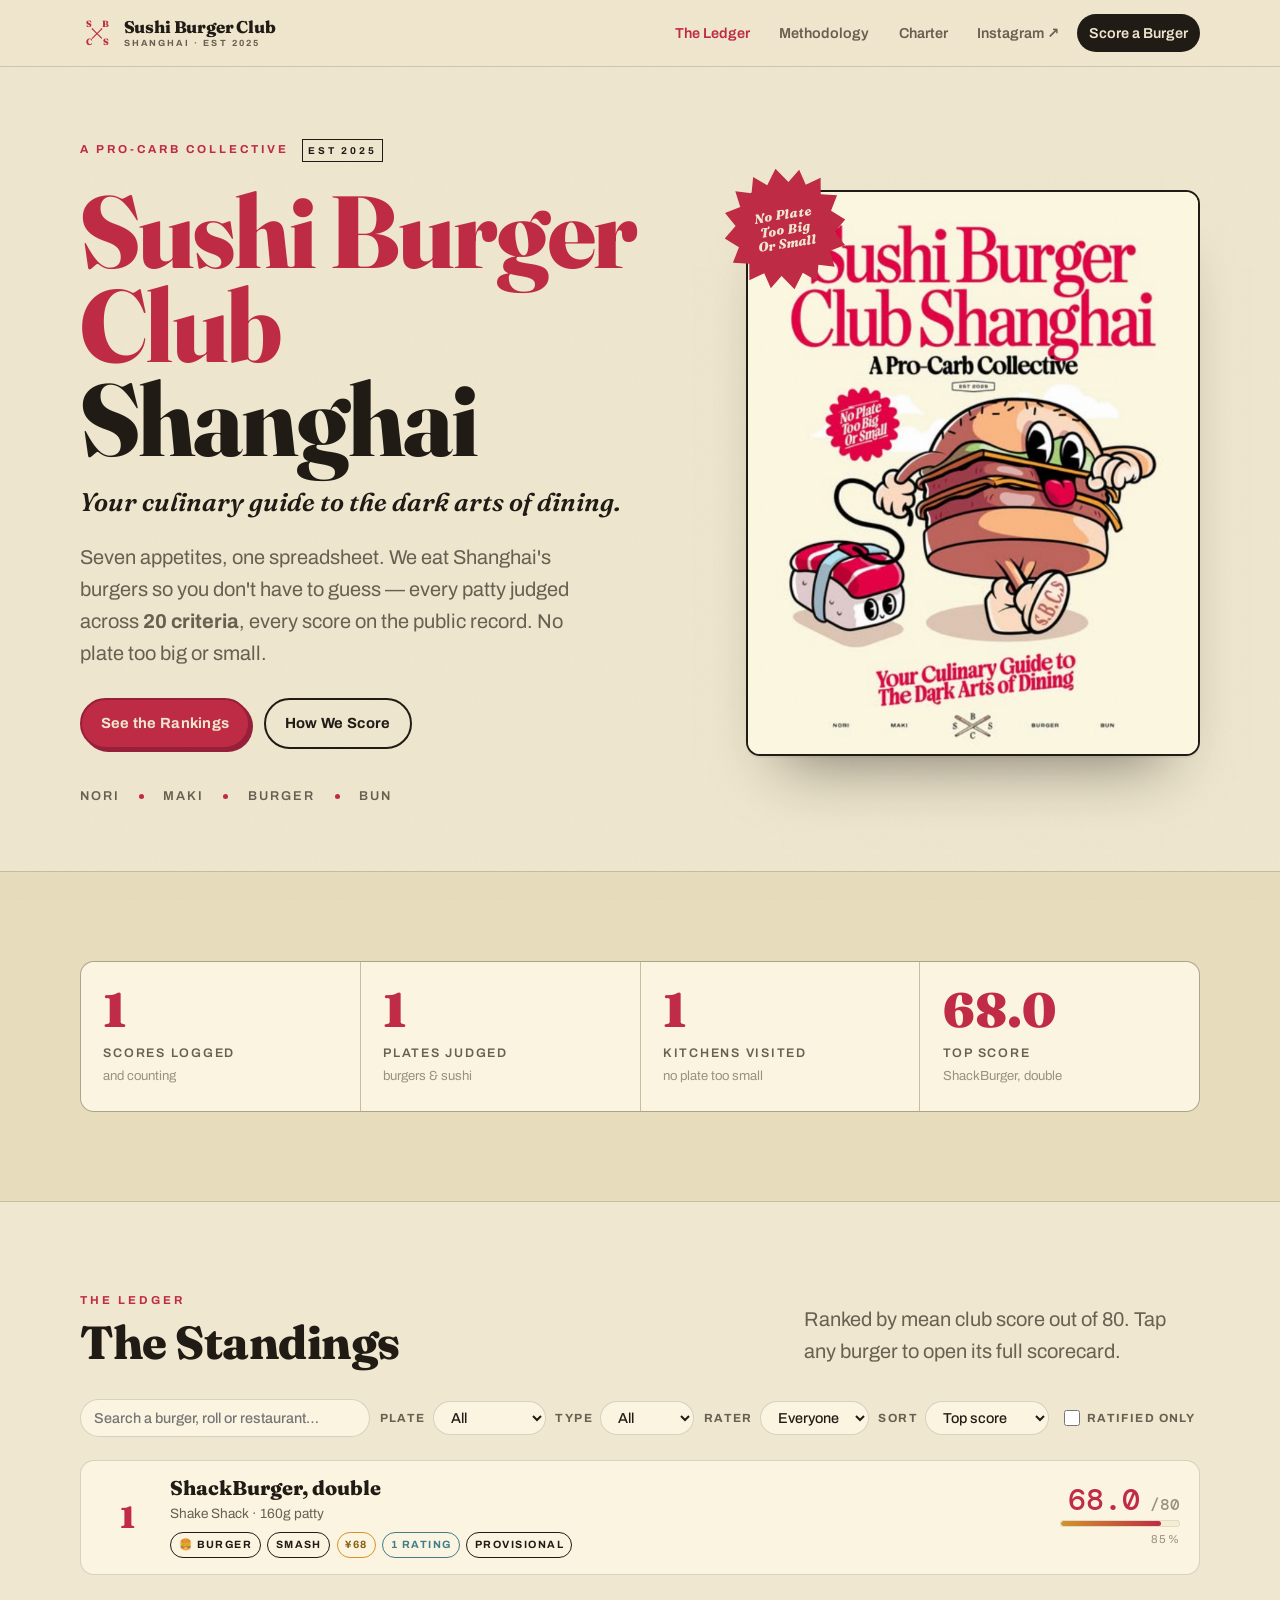
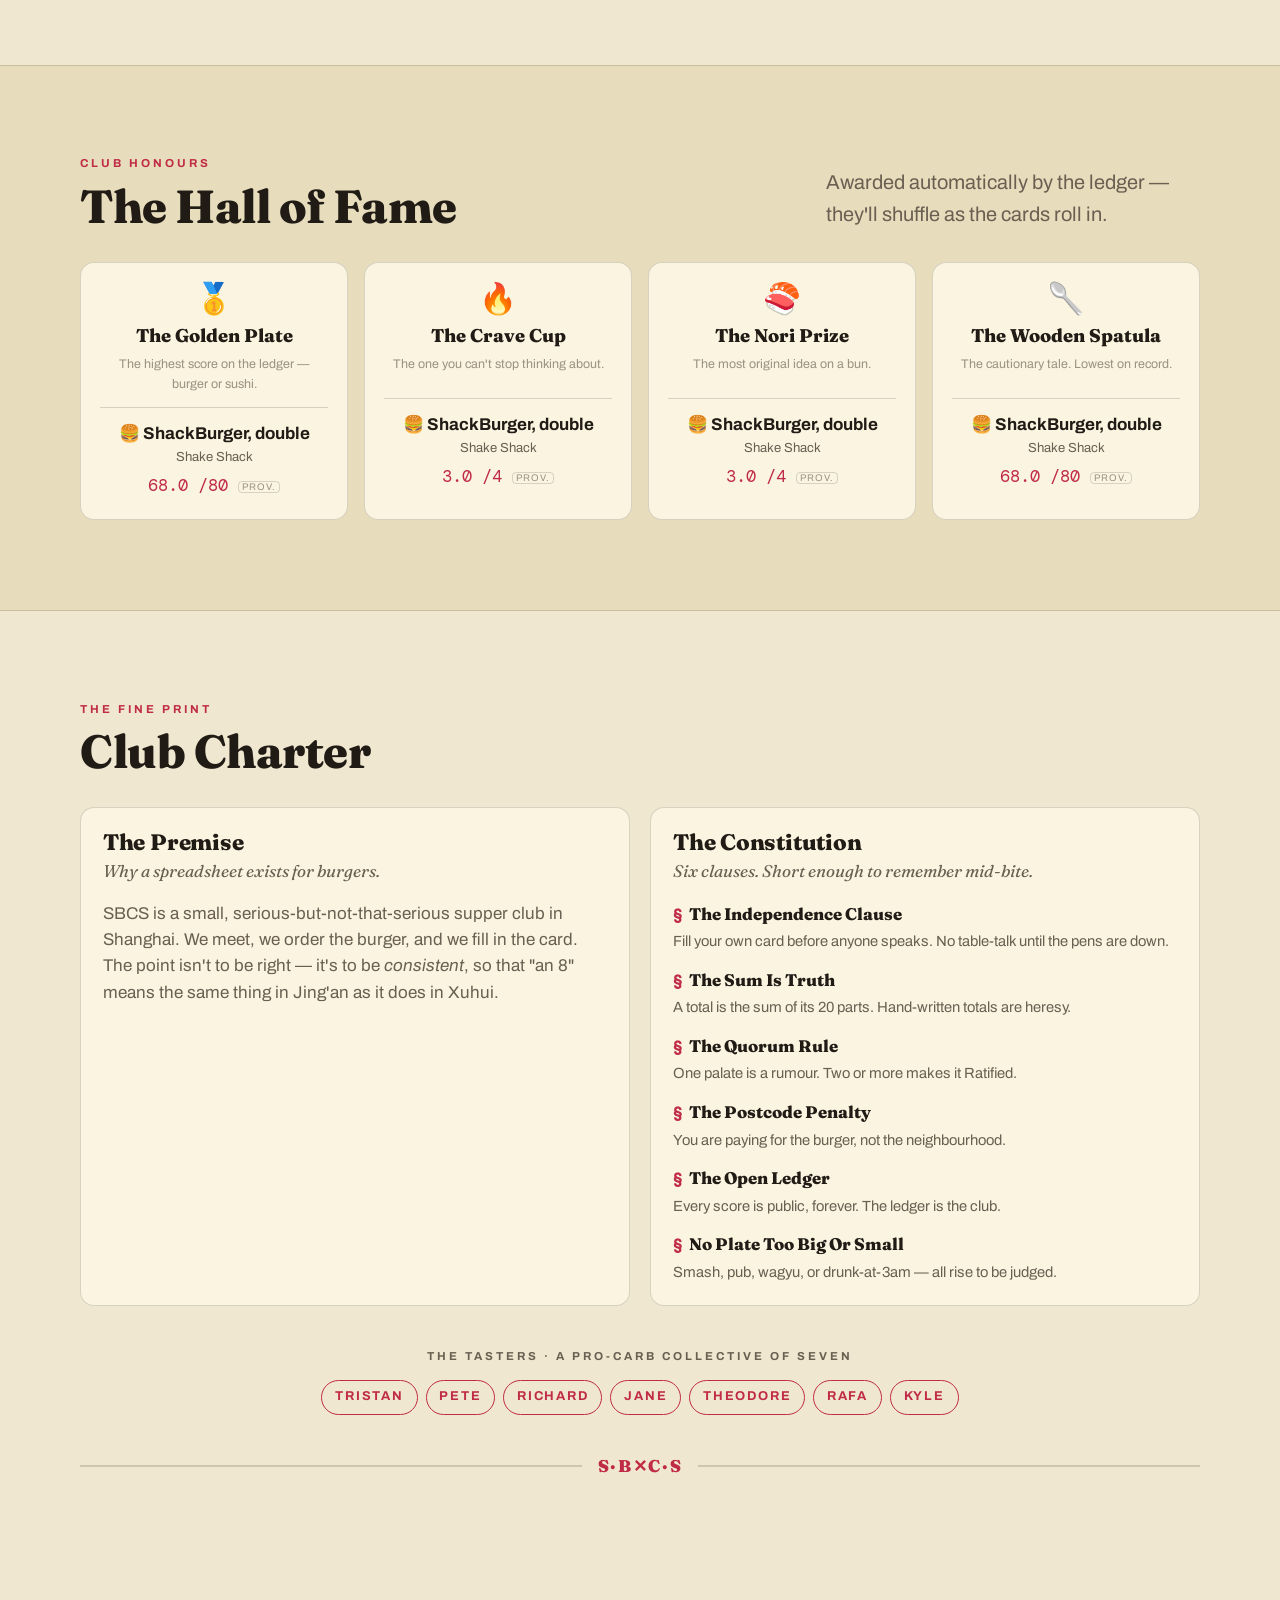
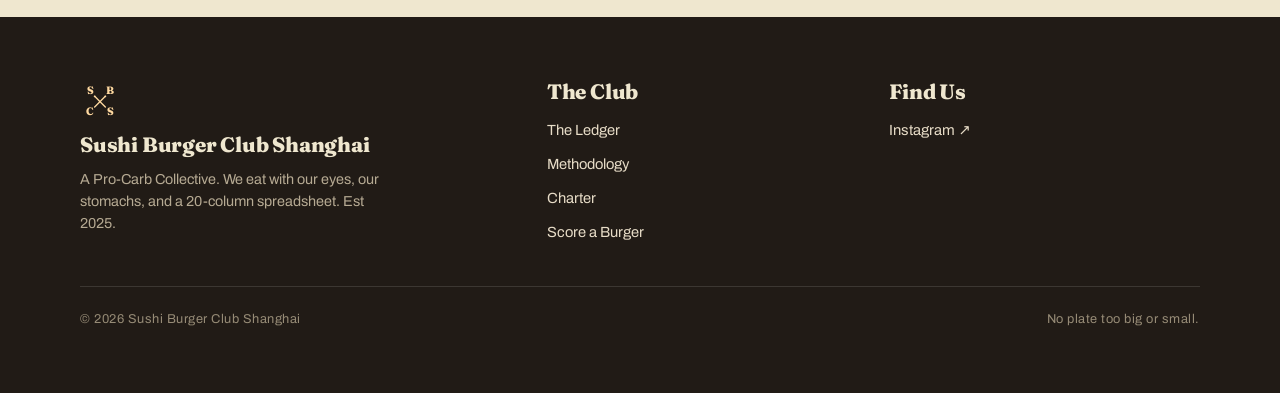
==== commit a3818c34: "Add sushi category, 7 members, rater dropdown + Instagram link - Sushi is now a first-class category" ====
--- a/index.html
+++ b/index.html
@@ -37,6 +37,7 @@
         <a href="index.html" class="active">The Ledger</a>
         <a href="methodology.html">Methodology</a>
         <a href="index.html#charter">Charter</a>
+        <a href="https://www.instagram.com/sushi.burger.club/" target="_blank" rel="noopener">Instagram ↗</a>
         <a href="score.html" class="cta">Score a Burger</a>
       </div>
     </nav>
@@ -89,7 +90,9 @@
       </div>
 
       <div class="lb-controls" data-reveal>
-        <input class="input lb-search" id="lbSearch" type="search" placeholder="Search a burger or restaurant…" aria-label="Search" />
+        <input class="input lb-search" id="lbSearch" type="search" placeholder="Search a burger, roll or restaurant…" aria-label="Search" />
+        <span class="field-inline"><label for="lbCat">Plate</label>
+          <select class="select" id="lbCat"><option value="">All</option></select></span>
         <span class="field-inline"><label for="lbType">Type</label>
           <select class="select" id="lbType"><option value="">All</option></select></span>
         <span class="field-inline"><label for="lbRater">Rater</label>
@@ -139,7 +142,11 @@
           <dl class="clauses" id="constitutionList"></dl>
         </article>
       </div>
-      <div class="chopstick-rule" style="margin-top:2rem"><span class="x">S·B✕C·S</span></div>
+      <div class="roster-wrap" data-reveal>
+        <span class="eyebrow muted" style="display:block;margin-bottom:.9rem">The Tasters · A Pro-Carb Collective of Seven</span>
+        <div class="roster" id="roster"></div>
+      </div>
+      <div class="chopstick-rule" style="margin-top:2.4rem"><span class="x">S·B✕C·S</span></div>
     </div>
   </section>
 
--- a/assets/styles.css
+++ b/assets/styles.css
@@ -47,6 +47,7 @@
   overflow-x: hidden;
 }
 img, svg { display: block; max-width: 100%; }
+img { height: auto; }
 a { color: inherit; text-decoration: none; }
 button { font: inherit; color: inherit; cursor: pointer; background: none; border: none; }
 input, select, textarea { font: inherit; color: inherit; }
@@ -373,12 +374,13 @@
 .footer-bottom { display: flex; justify-content: space-between; gap: 1rem; flex-wrap: wrap; margin-top: 2.4rem; padding-top: 1.4rem; border-top: 1px solid rgba(255,255,255,.12); color: #968b76; font-size: .8rem; letter-spacing: .04em; }
 
 /* --------------------------------------------------------------- reveal --- */
-[data-reveal] { opacity: 0; transform: translateY(18px); transition: opacity .6s cubic-bezier(.2,.7,.3,1), transform .6s cubic-bezier(.2,.7,.3,1); }
-[data-reveal].in { opacity: 1; transform: none; }
-@media (prefers-reduced-motion: reduce) {
-  [data-reveal] { opacity: 1; transform: none; transition: none; }
-  html { scroll-behavior: auto; }
-}
+/* Content is visible by default; the animation only enhances. Nothing can get
+   stuck invisible (no JS/observer dependency, survives backgrounded tabs). */
+@keyframes sbcs-rise { from { opacity: 0; transform: translateY(16px); } to { opacity: 1; transform: none; } }
+@media (prefers-reduced-motion: no-preference) {
+  [data-reveal] { animation: sbcs-rise .6s cubic-bezier(.2,.7,.3,1) both; }
+}
+@media (prefers-reduced-motion: reduce) { html { scroll-behavior: auto; } }
 
 .empty-state { text-align: center; padding: 3rem 1rem; color: var(--ink-soft); }
 .empty-state .big { font-family: var(--serif); font-size: 1.5rem; color: var(--ink); margin-bottom: .4rem; }
@@ -415,6 +417,17 @@
 
 .share-note { background: var(--card-2); border: 1.5px dashed var(--line); border-radius: var(--radius-sm); padding: .9rem 1.1rem; margin-top: 1.2rem; font-size: .88rem; color: var(--ink-soft); }
 .share-note b { color: var(--ink); }
+
+/* category tabs (methodology) */
+.rtabs { display: inline-flex; gap: .35rem; padding: .35rem; background: var(--card-2); border: 1.5px solid var(--line); border-radius: 999px; margin-bottom: 1.7rem; }
+.rtab { font-family: var(--sans); font-weight: 700; font-size: .9rem; letter-spacing: .01em; padding: .55em 1.2em; border-radius: 999px; color: var(--ink-soft); transition: background .15s, color .15s; }
+.rtab:hover { color: var(--ink); }
+.rtab.active { background: var(--crimson); color: var(--paper); }
+
+/* members roster */
+.roster-wrap { text-align: center; margin-top: 2.6rem; }
+.roster { display: flex; flex-wrap: wrap; gap: .5rem; justify-content: center; }
+.roster .tag { font-size: .8rem; padding: .5em 1em; }
 
 /* --------------------------------------------------------- responsive ---- */
 @media (max-width: 980px) { .hall { grid-template-columns: repeat(2, 1fr); } .clauses--wide { grid-template-columns: repeat(2, 1fr); } }
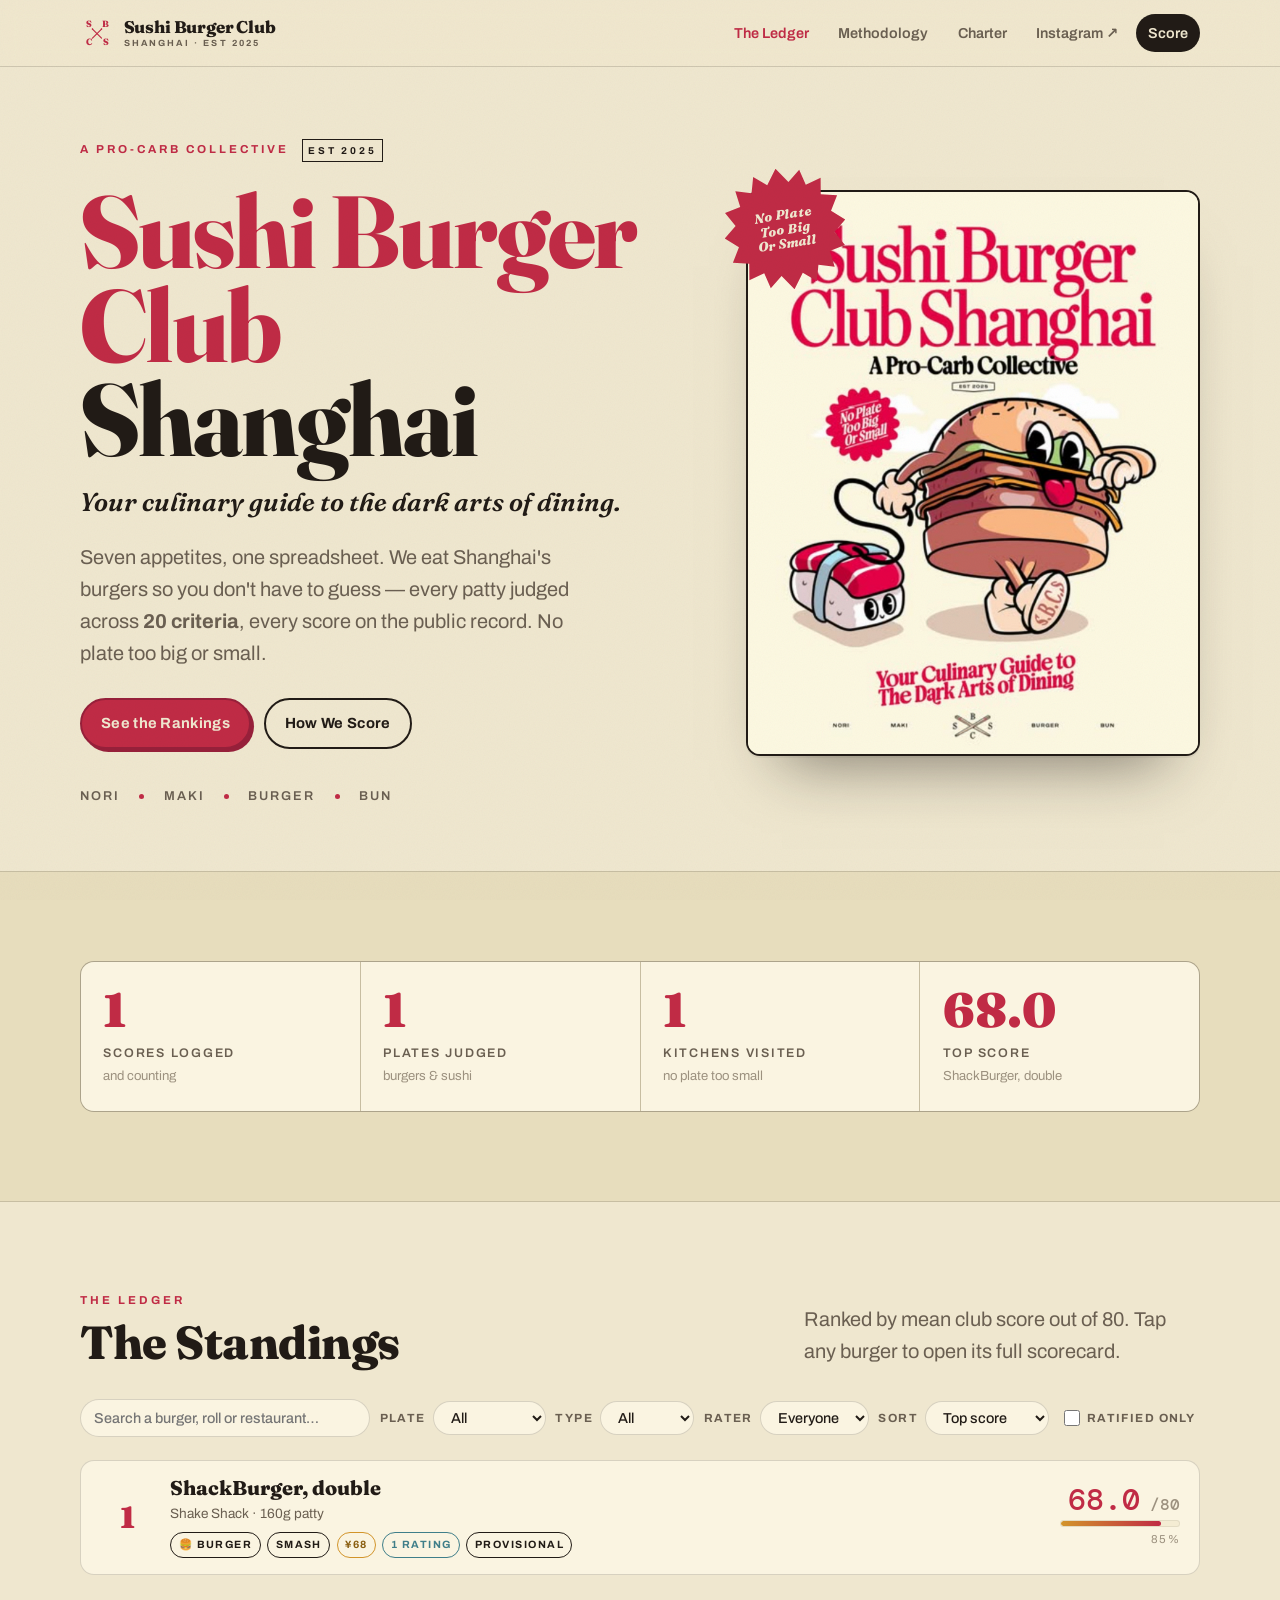
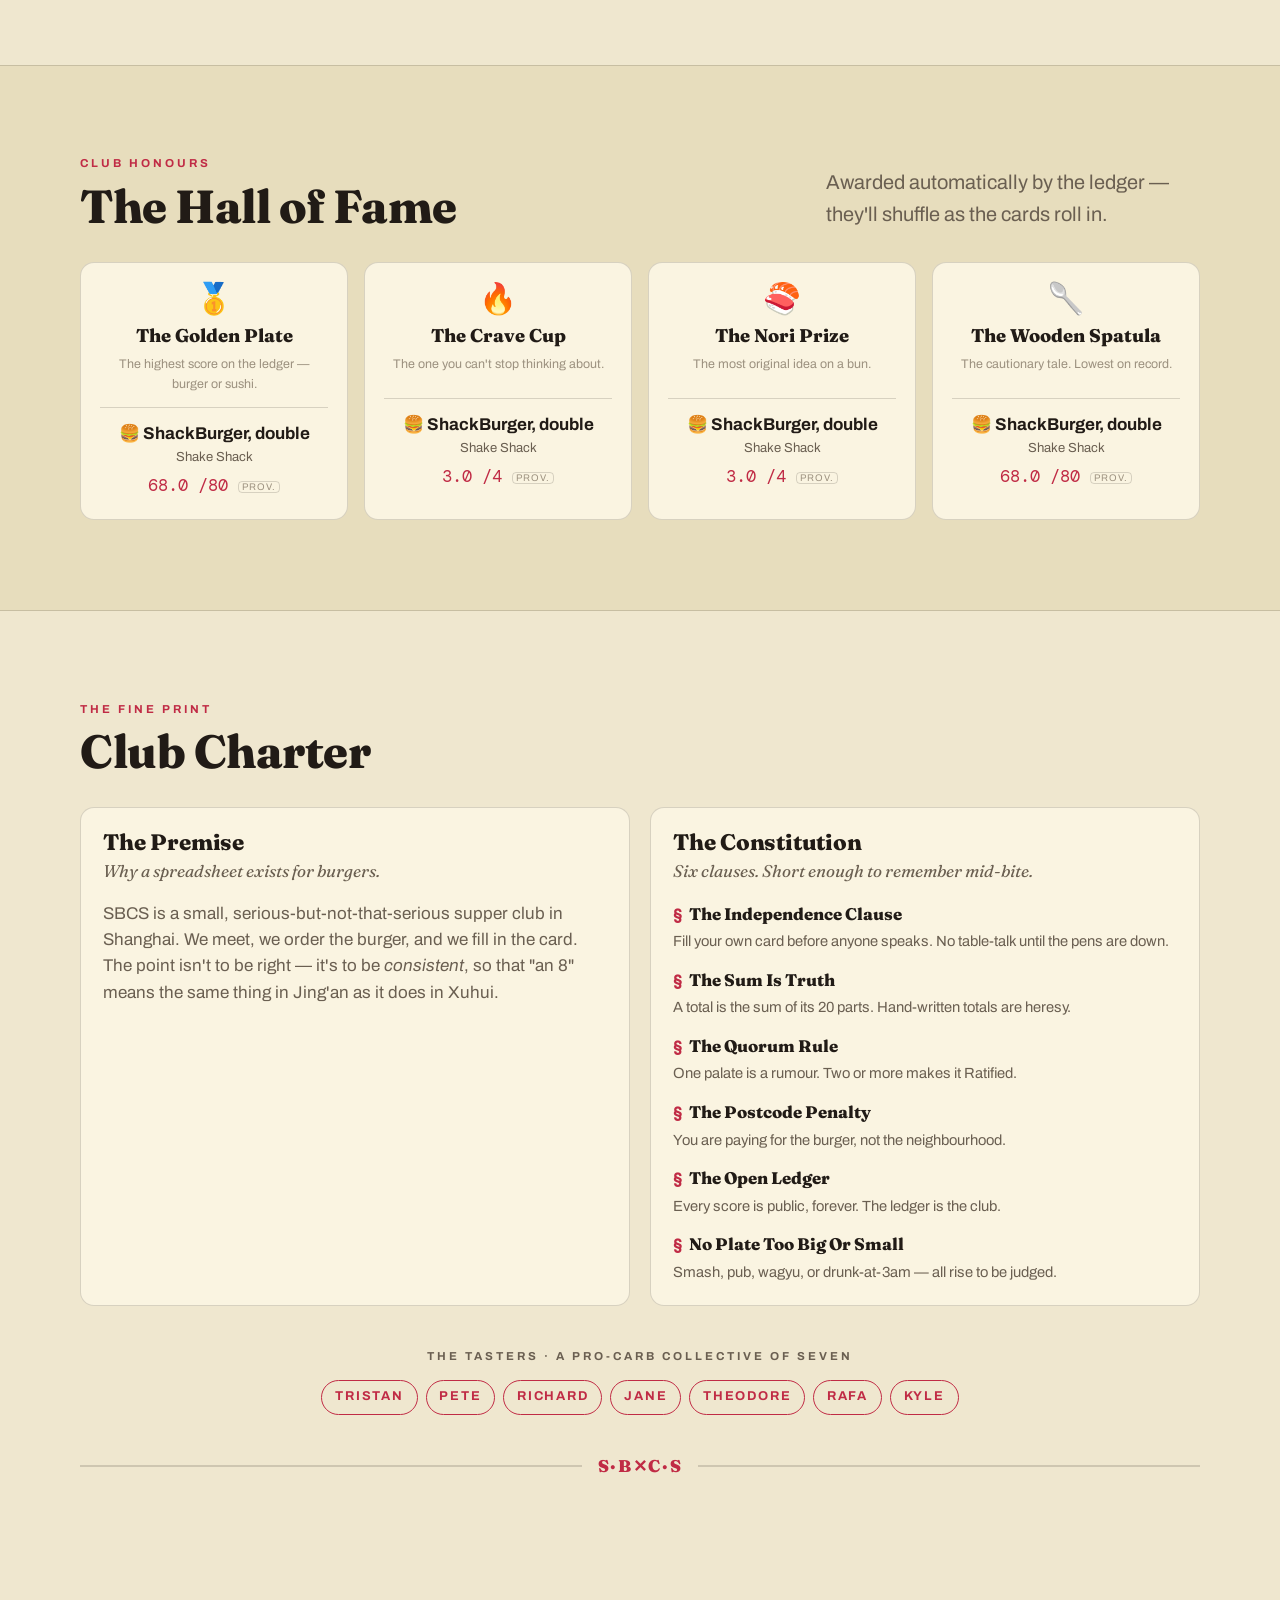
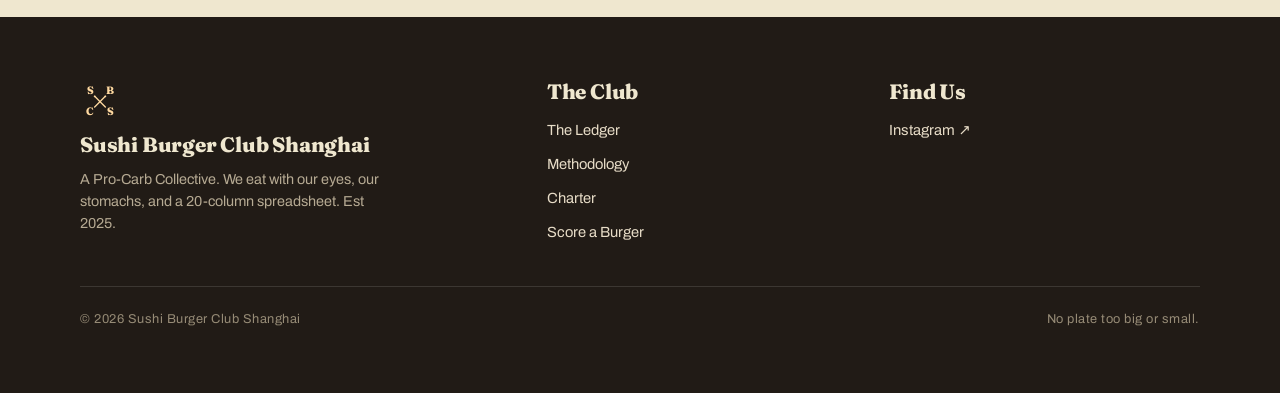
==== commit 5da49326: "Rename nav CTA 'Score a Burger' → 'Score' (we score sushi too) Co-Authored-By: Claude Opus 4.8 (1M c" ====
--- a/index.html
+++ b/index.html
@@ -38,7 +38,7 @@
         <a href="methodology.html">Methodology</a>
         <a href="index.html#charter">Charter</a>
         <a href="https://www.instagram.com/sushi.burger.club/" target="_blank" rel="noopener">Instagram ↗</a>
-        <a href="score.html" class="cta">Score a Burger</a>
+        <a href="score.html" class="cta">Score</a>
       </div>
     </nav>
   </header>
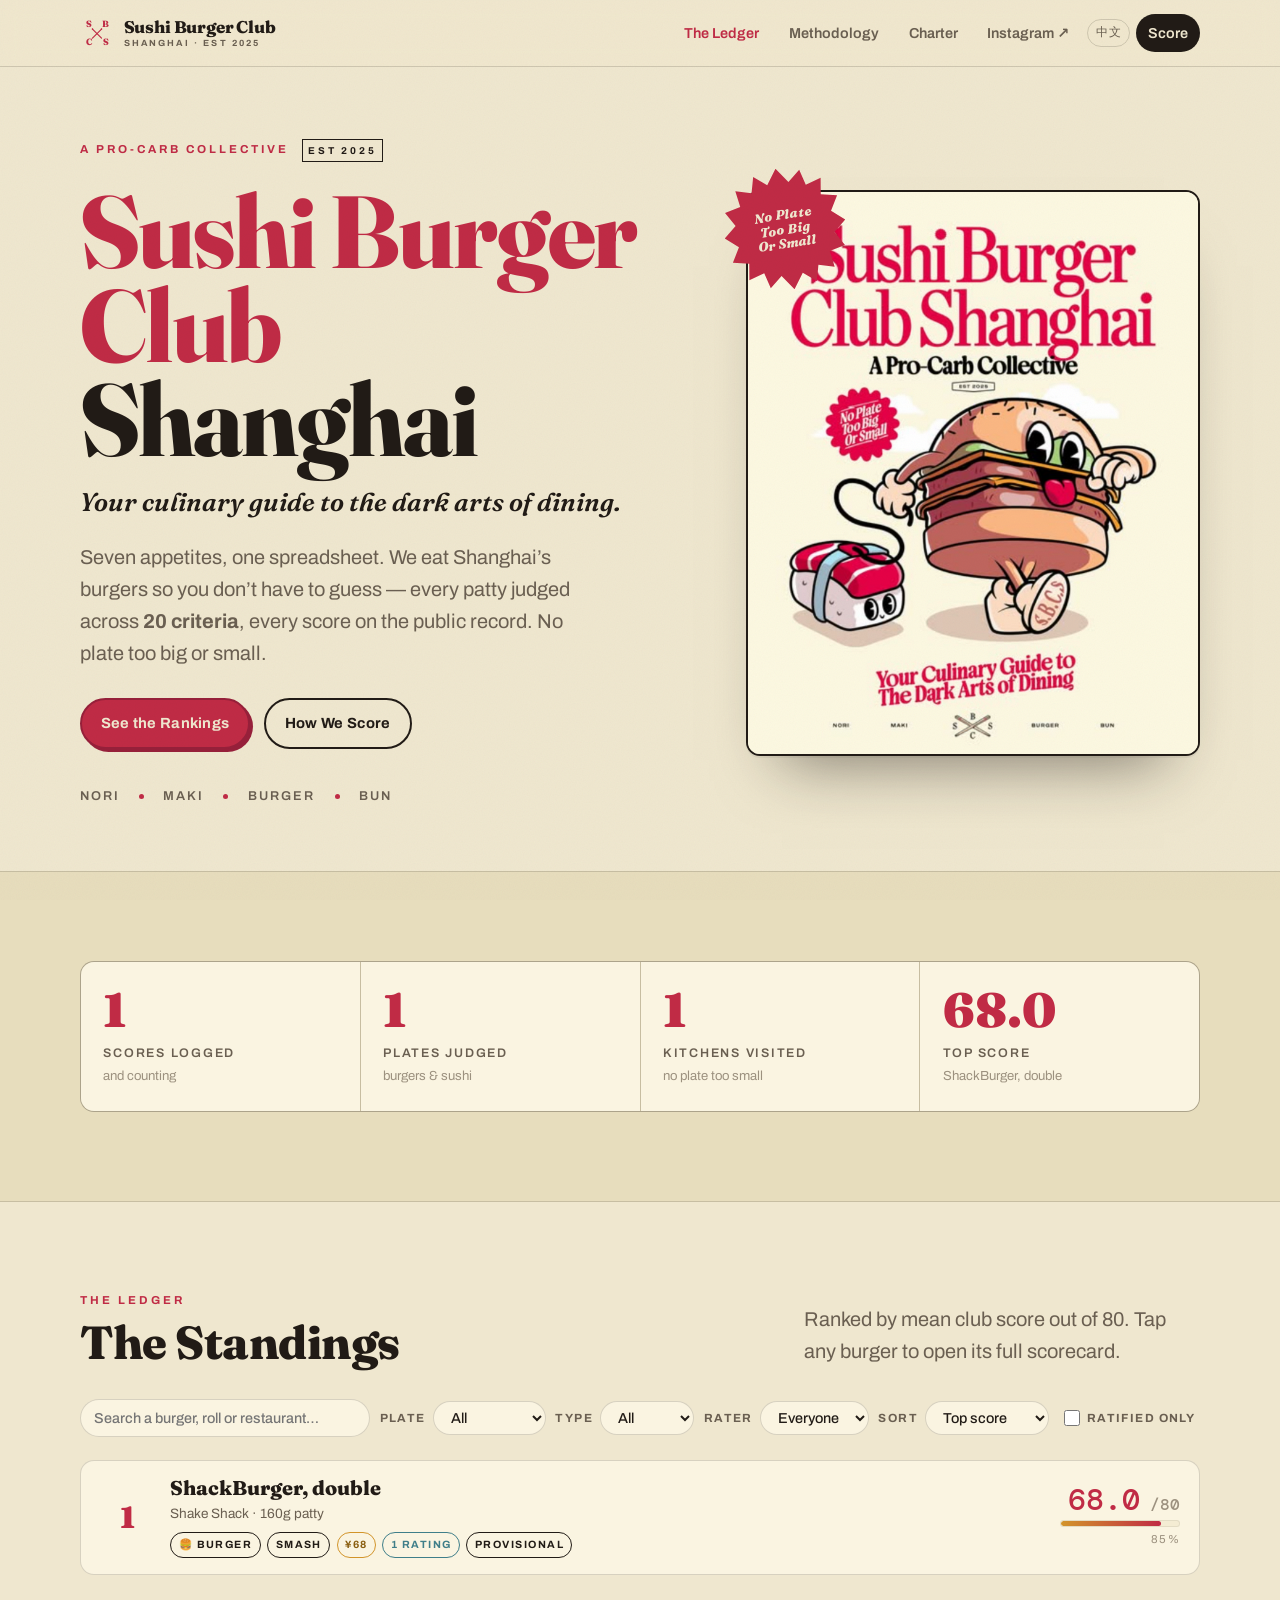
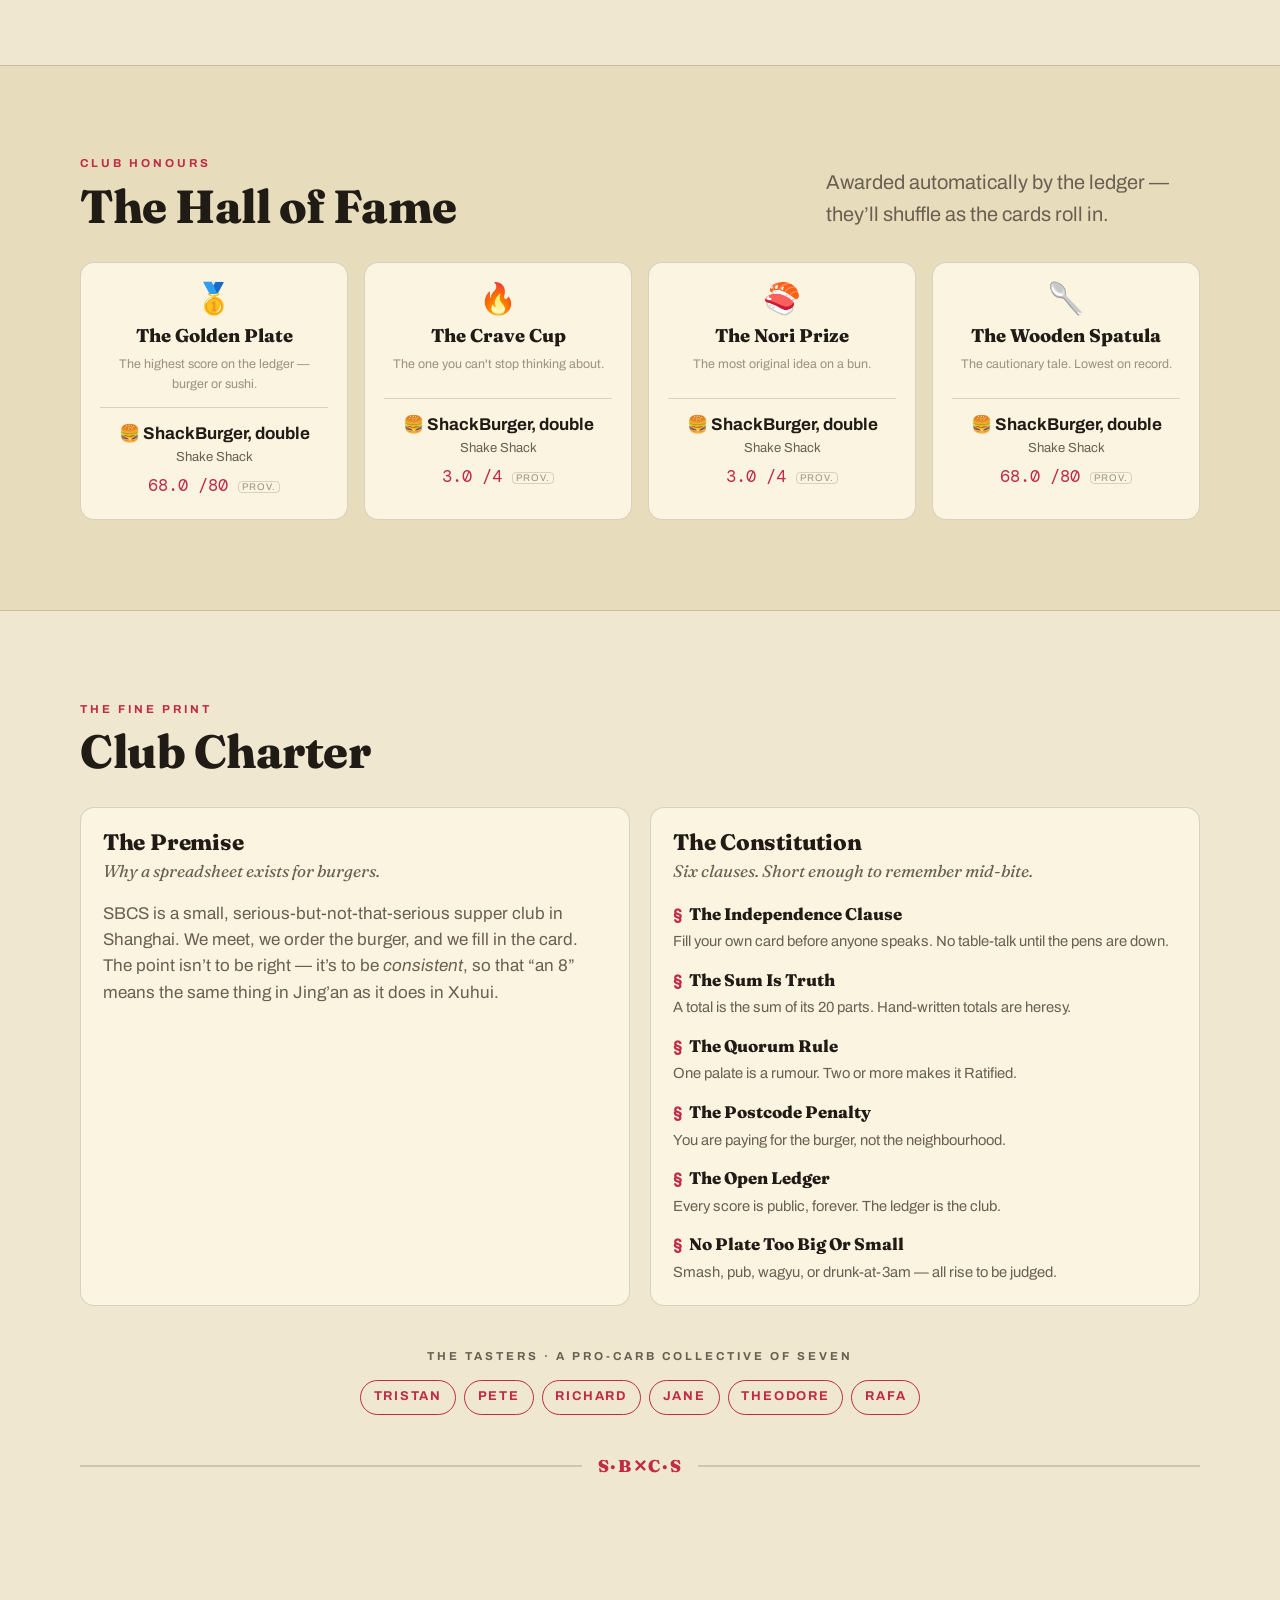
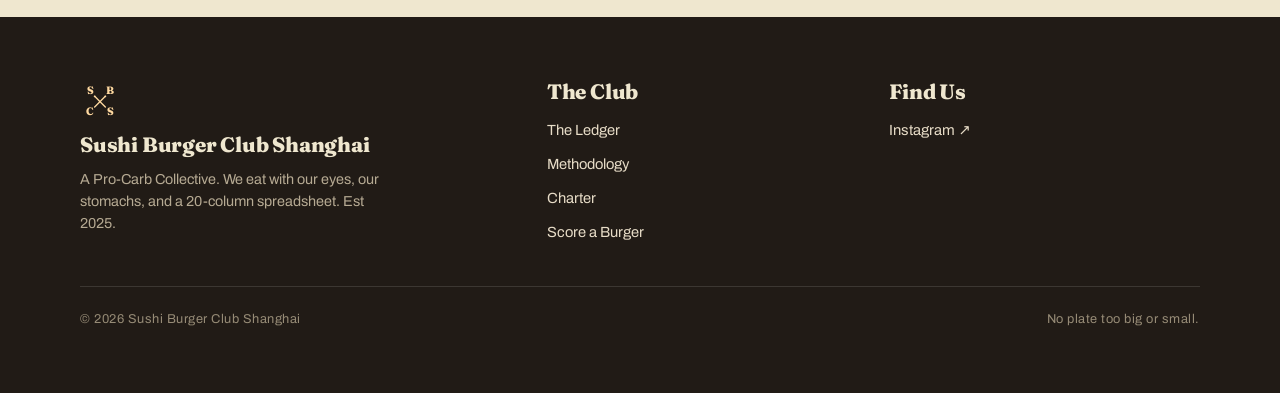
==== commit 1ddf1411: "Add EN/中文 language toggle across all three pages - New assets/i18n.js: full EN + ZH translation dict" ====
--- a/index.html
+++ b/index.html
@@ -30,15 +30,16 @@
           <g stroke="currentColor" stroke-width="4" stroke-linecap="round"><line x1="44" y1="46" x2="76" y2="78"/><line x1="76" y1="46" x2="44" y2="78"/></g>
           <g fill="currentColor"><circle cx="44" cy="46" r="2.8"/><circle cx="76" cy="46" r="2.8"/></g>
         </svg>
-        <span class="brand-text"><b>Sushi Burger Club</b><span>Shanghai · Est 2025</span></span>
+        <span class="brand-text"><b>Sushi Burger Club</b><span data-i18n="brand.sub">Shanghai · Est 2025</span></span>
       </a>
       <button class="nav-toggle" aria-label="Menu" aria-expanded="false"><span></span></button>
       <div class="nav-links" id="navLinks">
-        <a href="index.html" class="active">The Ledger</a>
-        <a href="methodology.html">Methodology</a>
-        <a href="index.html#charter">Charter</a>
+        <a href="index.html" class="active" data-i18n="nav.ledger">The Ledger</a>
+        <a href="methodology.html" data-i18n="nav.methodology">Methodology</a>
+        <a href="index.html#charter" data-i18n="nav.charter">Charter</a>
         <a href="https://www.instagram.com/sushi.burger.club/" target="_blank" rel="noopener">Instagram ↗</a>
-        <a href="score.html" class="cta">Score</a>
+        <button id="langBtn" class="lang-btn">中文</button>
+        <a href="score.html" class="cta" data-i18n="nav.score">Score</a>
       </div>
     </nav>
   </header>
@@ -48,22 +49,22 @@
     <div class="wrap hero-grid">
       <div class="hero-copy">
         <div class="hero-kicker" data-reveal>
-          <span class="eyebrow">A Pro-Carb Collective</span>
-          <span class="est">Est 2025</span>
+          <span class="eyebrow" data-i18n="hero.kicker">A Pro-Carb Collective</span>
+          <span class="est" data-i18n="hero.est">Est 2025</span>
         </div>
         <h1 data-reveal>Sushi Burger<br />Club <span class="sh">Shanghai</span></h1>
-        <p class="tagline" data-reveal>Your culinary guide to the dark arts of dining.</p>
-        <p class="blurb lead" data-reveal>Seven appetites, one spreadsheet. We eat Shanghai's burgers so you don't have to guess — every patty judged across <strong>20 criteria</strong>, every score on the public record. No plate too big or small.</p>
+        <p class="tagline" data-reveal data-i18n="hero.tagline">Your culinary guide to the dark arts of dining.</p>
+        <p class="blurb lead" data-reveal data-i18n="hero.blurb">Seven appetites, one spreadsheet. We eat Shanghai's burgers so you don't have to guess — every patty judged across <strong>20 criteria</strong>, every score on the public record. No plate too big or small.</p>
         <div class="hero-actions" data-reveal>
-          <a href="#leaderboard" class="btn btn--crimson">See the Rankings</a>
-          <a href="methodology.html" class="btn btn--ghost">How We Score</a>
+          <a href="#leaderboard" class="btn btn--crimson" data-i18n="hero.cta.rank">See the Rankings</a>
+          <a href="methodology.html" class="btn btn--ghost" data-i18n="hero.cta.how">How We Score</a>
         </div>
         <div class="hero-foot" data-reveal>
-          <span>Nori</span><i class="dot"></i><span>Maki</span><i class="dot"></i><span>Burger</span><i class="dot"></i><span>Bun</span>
+          <span data-i18n="hero.foot.nori">Nori</span><i class="dot"></i><span data-i18n="hero.foot.maki">Maki</span><i class="dot"></i><span data-i18n="hero.foot.burger">Burger</span><i class="dot"></i><span data-i18n="hero.foot.bun">Bun</span>
         </div>
       </div>
       <figure class="hero-figure" data-reveal>
-        <div class="starburst">No Plate<br />Too Big<br />Or Small</div>
+        <div class="starburst" data-i18n="hero.starburst">No Plate<br />Too Big<br />Or Small</div>
         <img class="cover" src="assets/cover.png" alt="Sushi Burger Club Shanghai — A Pro-Carb Collective cover illustration" width="1242" height="1552" />
       </figure>
     </div>
@@ -83,32 +84,32 @@
     <div class="wrap">
       <div class="section-head" data-reveal>
         <div>
-          <span class="eyebrow">The Ledger</span>
-          <h2>The Standings</h2>
+          <span class="eyebrow" data-i18n="lb.eyebrow">The Ledger</span>
+          <h2 data-i18n="lb.title">The Standings</h2>
         </div>
-        <p class="lead" style="max-width:36ch">Ranked by mean club score out of 80. Tap any burger to open its full scorecard.</p>
+        <p class="lead" style="max-width:36ch" data-i18n="lb.lead">Ranked by mean club score out of 80. Tap any burger to open its full scorecard.</p>
       </div>
 
       <div class="lb-controls" data-reveal>
-        <input class="input lb-search" id="lbSearch" type="search" placeholder="Search a burger, roll or restaurant…" aria-label="Search" />
-        <span class="field-inline"><label for="lbCat">Plate</label>
-          <select class="select" id="lbCat"><option value="">All</option></select></span>
-        <span class="field-inline"><label for="lbType">Type</label>
-          <select class="select" id="lbType"><option value="">All</option></select></span>
-        <span class="field-inline"><label for="lbRater">Rater</label>
-          <select class="select" id="lbRater"><option value="">Everyone</option></select></span>
-        <span class="field-inline"><label for="lbSort">Sort</label>
+        <input class="input lb-search" id="lbSearch" type="search" data-i18n-placeholder="lb.search" placeholder="Search a burger, roll or restaurant…" aria-label="Search" />
+        <span class="field-inline"><label for="lbCat" data-i18n="lb.plate">Plate</label>
+          <select class="select" id="lbCat"><option value="" data-i18n="lb.all">All</option></select></span>
+        <span class="field-inline"><label for="lbType" data-i18n="lb.type">Type</label>
+          <select class="select" id="lbType"><option value="" data-i18n="lb.all">All</option></select></span>
+        <span class="field-inline"><label for="lbRater" data-i18n="lb.rater">Rater</label>
+          <select class="select" id="lbRater"><option value="" data-i18n="lb.everyone">Everyone</option></select></span>
+        <span class="field-inline"><label for="lbSort" data-i18n="lb.sort">Sort</label>
           <select class="select" id="lbSort">
-            <option value="score">Top score</option>
-            <option value="recent">Most recent</option>
-            <option value="value">Best value</option>
-            <option value="ratings">Most rated</option>
+            <option value="score" data-i18n="lb.sort.score">Top score</option>
+            <option value="recent" data-i18n="lb.sort.recent">Most recent</option>
+            <option value="value" data-i18n="lb.sort.value">Best value</option>
+            <option value="ratings" data-i18n="lb.sort.ratings">Most rated</option>
           </select></span>
-        <label class="check" for="lbRatified"><input type="checkbox" id="lbRatified" /> Ratified only</label>
+        <label class="check" for="lbRatified"><input type="checkbox" id="lbRatified" /> <span data-i18n="lb.ratified">Ratified only</span></label>
       </div>
 
       <div class="leaderboard" id="lbList" data-reveal>
-        <div class="empty-state"><div class="big">Loading the ledger…</div></div>
+        <div class="empty-state"><div class="big" data-i18n="lb.loading">Loading the ledger…</div></div>
       </div>
     </div>
   </section>
@@ -117,8 +118,8 @@
   <section class="band band--paper2" id="honours">
     <div class="wrap">
       <div class="section-head" data-reveal>
-        <div><span class="eyebrow">Club Honours</span><h2>The Hall of Fame</h2></div>
-        <p class="lead" style="max-width:34ch">Awarded automatically by the ledger — they'll shuffle as the cards roll in.</p>
+        <div><span class="eyebrow" data-i18n="hall.eyebrow">Club Honours</span><h2 data-i18n="hall.title">The Hall of Fame</h2></div>
+        <p class="lead" style="max-width:34ch" data-i18n="hall.lead">Awarded automatically by the ledger — they'll shuffle as the cards roll in.</p>
       </div>
       <div class="hall" id="hallOfFame" data-reveal></div>
     </div>
@@ -128,22 +129,22 @@
   <section class="band" id="charter">
     <div class="wrap">
       <div class="section-head" data-reveal>
-        <div><span class="eyebrow">The Fine Print</span><h2>Club Charter</h2></div>
+        <div><span class="eyebrow" data-i18n="charter.eyebrow">The Fine Print</span><h2 data-i18n="charter.title">Club Charter</h2></div>
       </div>
       <div class="rubric-groups">
         <article class="rubric-card" data-reveal>
-          <div class="rc-head"><h3>The Premise</h3></div>
-          <p class="rc-blurb">Why a spreadsheet exists for burgers.</p>
-          <p style="color:var(--ink-soft)">SBCS is a small, serious-but-not-that-serious supper club in Shanghai. We meet, we order the burger, and we fill in the card. The point isn't to be right — it's to be <em>consistent</em>, so that "an 8" means the same thing in Jing'an as it does in Xuhui.</p>
+          <div class="rc-head"><h3 data-i18n="charter.premise.title">The Premise</h3></div>
+          <p class="rc-blurb" data-i18n="charter.premise.blurb">Why a spreadsheet exists for burgers.</p>
+          <p style="color:var(--ink-soft)" data-i18n="charter.premise.text">SBCS is a small, serious-but-not-that-serious supper club in Shanghai. We meet, we order the burger, and we fill in the card. The point isn't to be right — it's to be <em>consistent</em>, so that "an 8" means the same thing in Jing'an as it does in Xuhui.</p>
         </article>
         <article class="rubric-card" data-reveal>
-          <div class="rc-head"><h3>The Constitution</h3></div>
-          <p class="rc-blurb">Six clauses. Short enough to remember mid-bite.</p>
+          <div class="rc-head"><h3 data-i18n="charter.constitution.title">The Constitution</h3></div>
+          <p class="rc-blurb" data-i18n="charter.constitution.blurb">Six clauses. Short enough to remember mid-bite.</p>
           <dl class="clauses" id="constitutionList"></dl>
         </article>
       </div>
       <div class="roster-wrap" data-reveal>
-        <span class="eyebrow muted" style="display:block;margin-bottom:.9rem">The Tasters · A Pro-Carb Collective of Seven</span>
+        <span class="eyebrow muted" style="display:block;margin-bottom:.9rem" data-i18n="charter.tasters">The Tasters · A Pro-Carb Collective of Seven</span>
         <div class="roster" id="roster"></div>
       </div>
       <div class="chopstick-rule" style="margin-top:2.4rem"><span class="x">S·B✕C·S</span></div>
@@ -162,19 +163,19 @@
           <g fill="currentColor"><circle cx="44" cy="46" r="2.8"/><circle cx="76" cy="46" r="2.8"/></g>
         </svg>
         <h4>Sushi Burger Club Shanghai</h4>
-        <p>A Pro-Carb Collective. We eat with our eyes, our stomachs, and a 20-column spreadsheet. Est 2025.</p>
+        <p data-i18n="footer.tagline">A Pro-Carb Collective. We eat with our eyes, our stomachs, and a 20-column spreadsheet. Est 2025.</p>
       </div>
       <div class="footer-col">
-        <h4>The Club</h4>
+        <h4 data-i18n="footer.club">The Club</h4>
         <ul>
-          <li><a href="index.html#leaderboard">The Ledger</a></li>
-          <li><a href="methodology.html">Methodology</a></li>
-          <li><a href="index.html#charter">Charter</a></li>
-          <li><a href="score.html">Score a Burger</a></li>
+          <li><a href="index.html#leaderboard" data-i18n="nav.ledger">The Ledger</a></li>
+          <li><a href="methodology.html" data-i18n="nav.methodology">Methodology</a></li>
+          <li><a href="index.html#charter" data-i18n="nav.charter">Charter</a></li>
+          <li><a href="score.html" data-i18n="footer.score.link">Score a Burger</a></li>
         </ul>
       </div>
       <div class="footer-col">
-        <h4>Find Us</h4>
+        <h4 data-i18n="footer.findus">Find Us</h4>
         <ul>
           <li><a href="https://www.instagram.com/sushi.burger.club/" target="_blank" rel="noopener">Instagram ↗</a></li>
         </ul>
@@ -182,10 +183,11 @@
     </div>
     <div class="wrap footer-bottom">
       <span>© <span id="year">2026</span> Sushi Burger Club Shanghai</span>
-      <span>No plate too big or small.</span>
+      <span data-i18n="footer.copy">No plate too big or small.</span>
     </div>
   </footer>
 
+  <script src="assets/i18n.js"></script>
   <script src="assets/app.js"></script>
 </body>
 </html>
--- a/assets/styles.css
+++ b/assets/styles.css
@@ -168,6 +168,16 @@
 .nav-links a.active { color: var(--crimson); }
 .nav-links a.cta { color: var(--paper); background: var(--ink); }
 .nav-links a.cta:hover { background: var(--crimson); }
+/* language toggle button */
+.lang-btn {
+  font-family: var(--mono); font-size: .72rem; font-weight: 500; letter-spacing: .06em;
+  padding: .32em .7em; border-radius: 999px;
+  border: 1.5px solid var(--line); background: transparent; color: var(--ink-soft);
+  cursor: pointer; transition: color .15s, border-color .15s, background .15s;
+  white-space: nowrap;
+}
+.lang-btn:hover { color: var(--ink); border-color: var(--ink); background: var(--card); }
+
 .nav-toggle { display: none; width: 42px; height: 42px; border-radius: 10px; border: 1.5px solid var(--line); }
 .nav-toggle span, .nav-toggle span::before, .nav-toggle span::after {
   content: ""; display: block; width: 18px; height: 2px; background: var(--ink); margin-inline: auto; position: relative;
